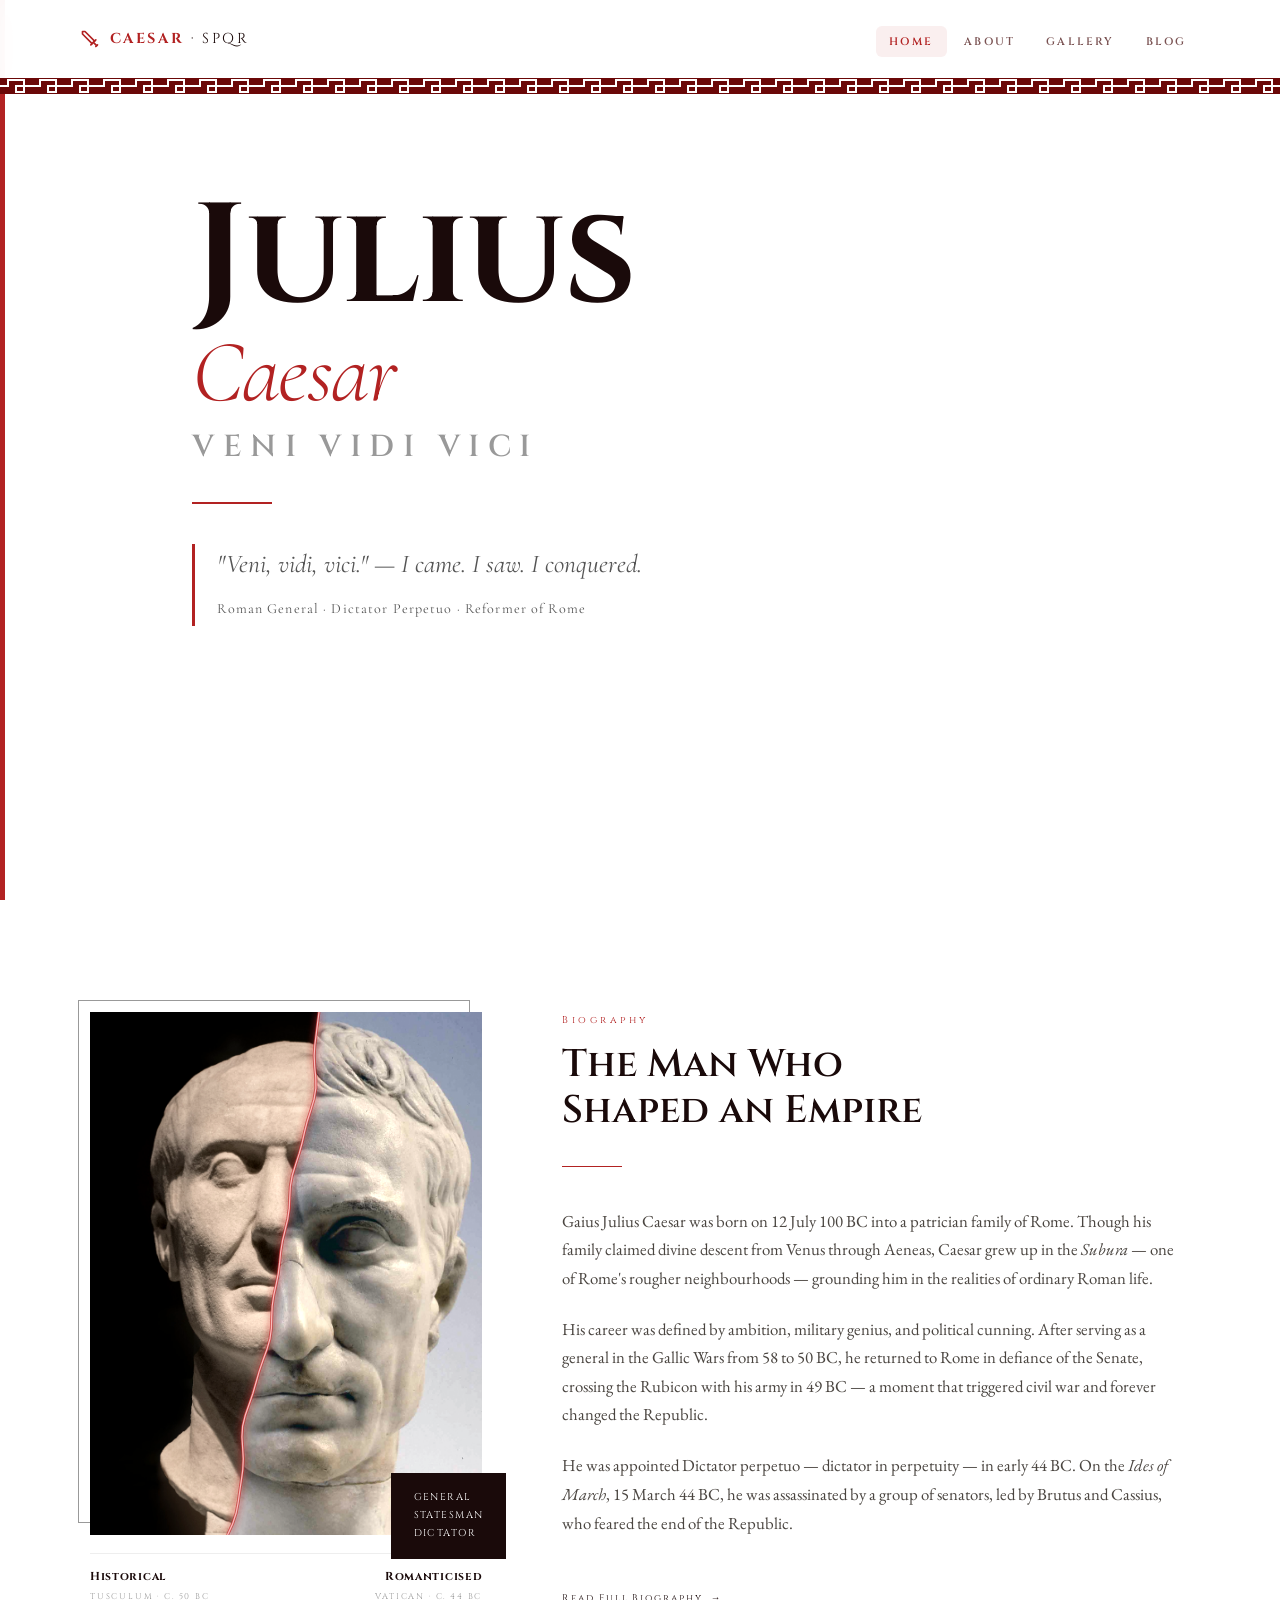
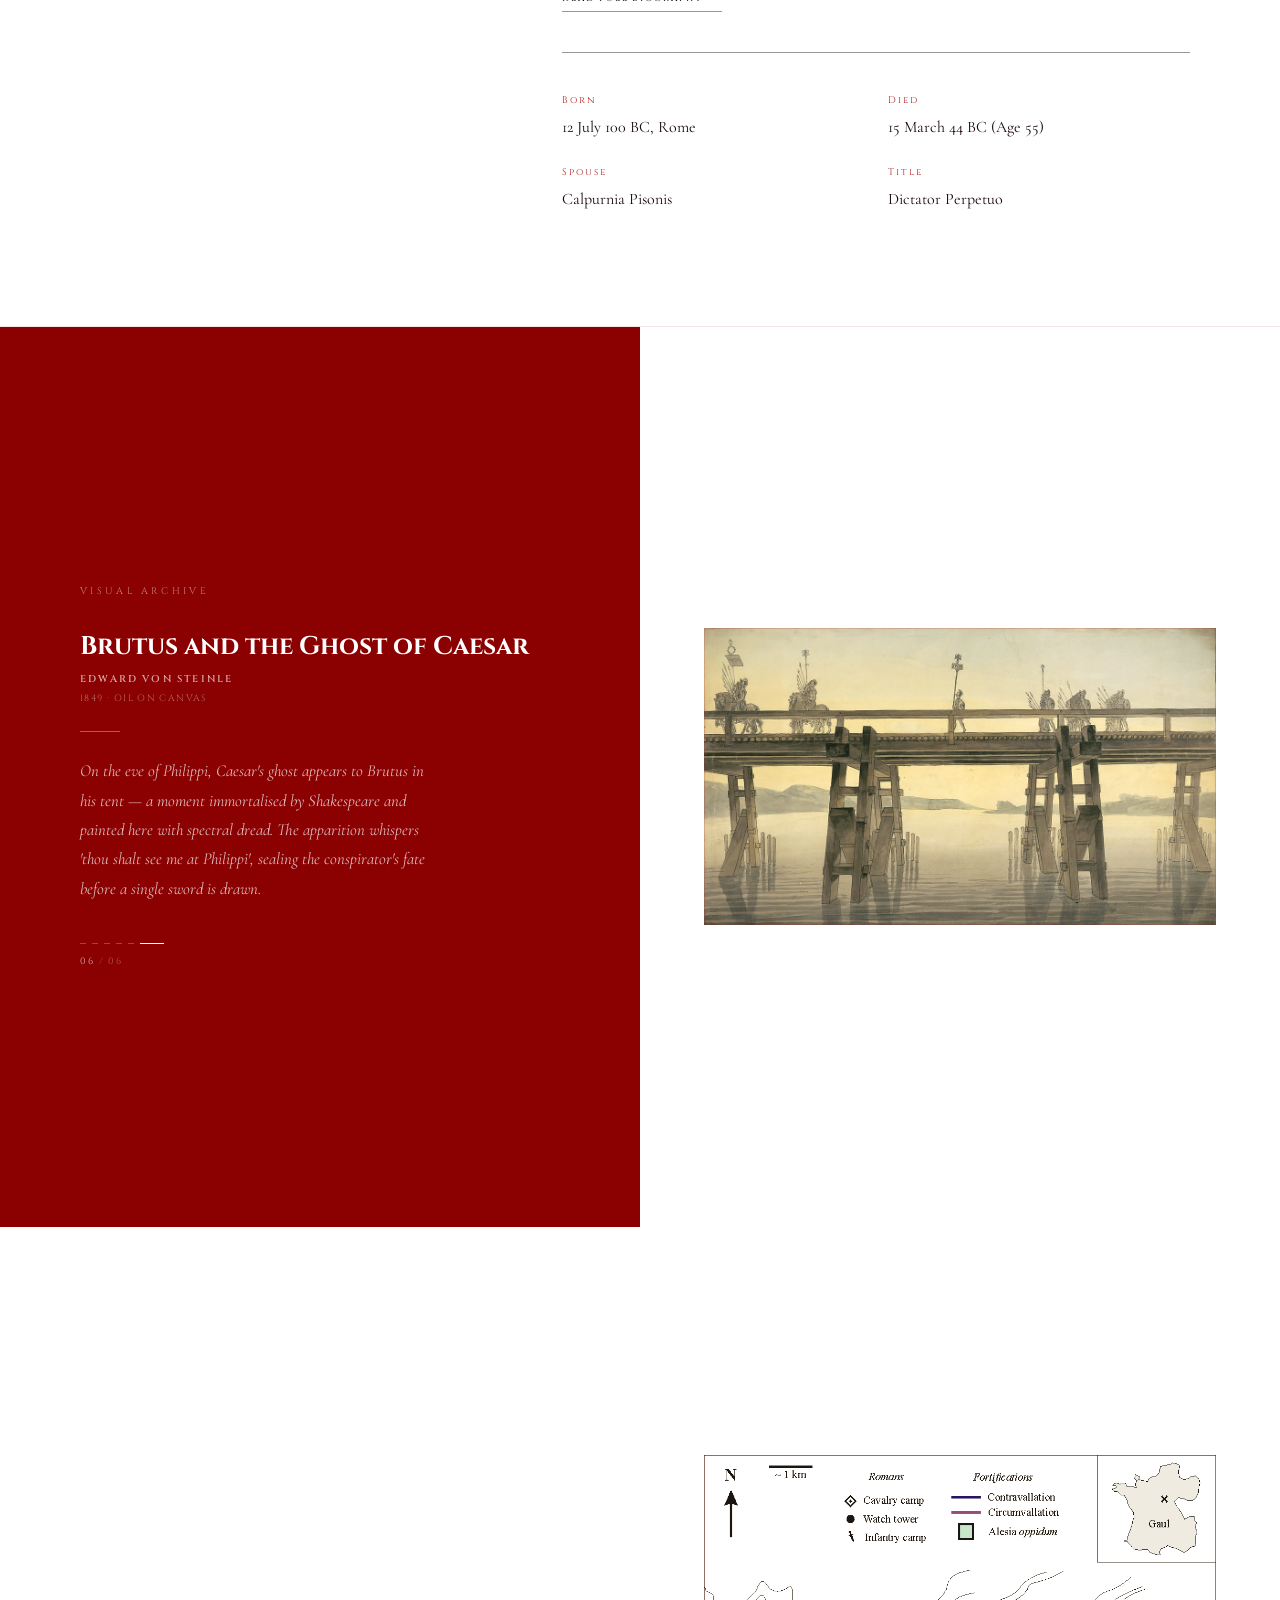
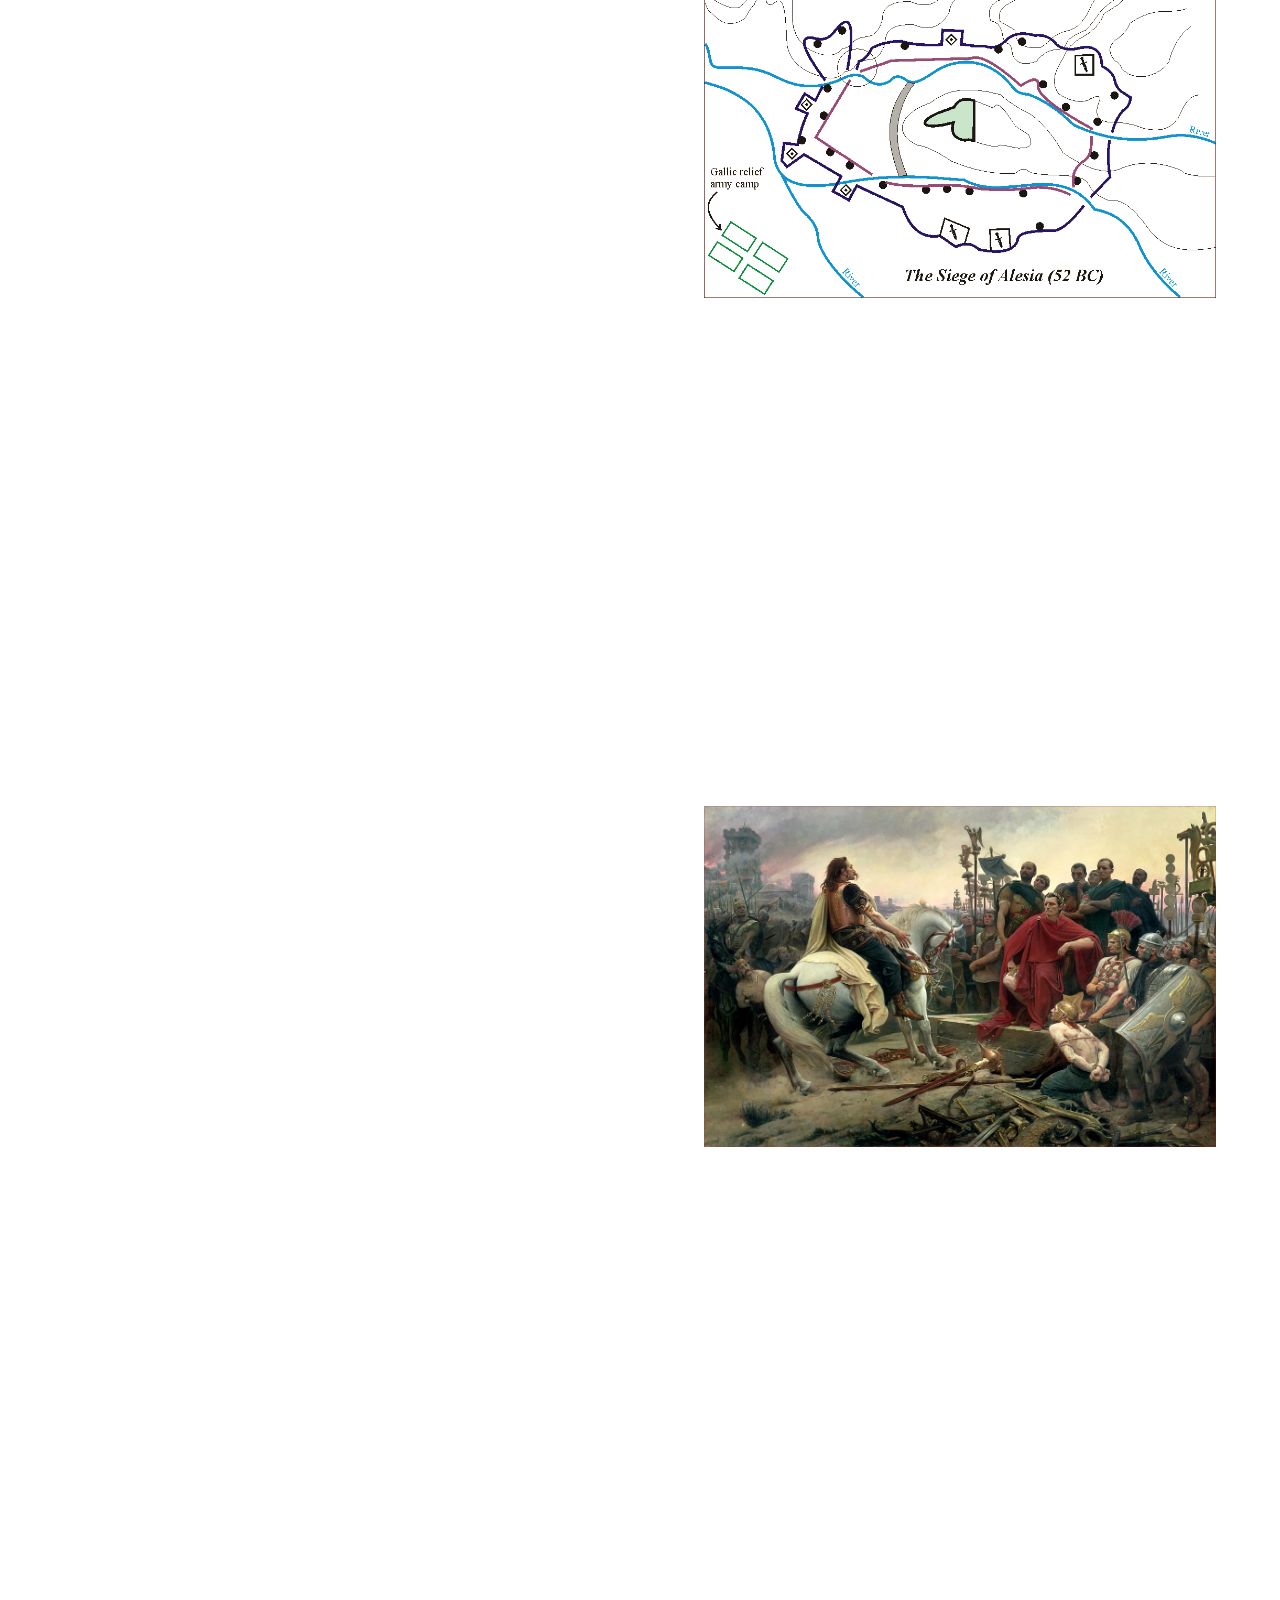
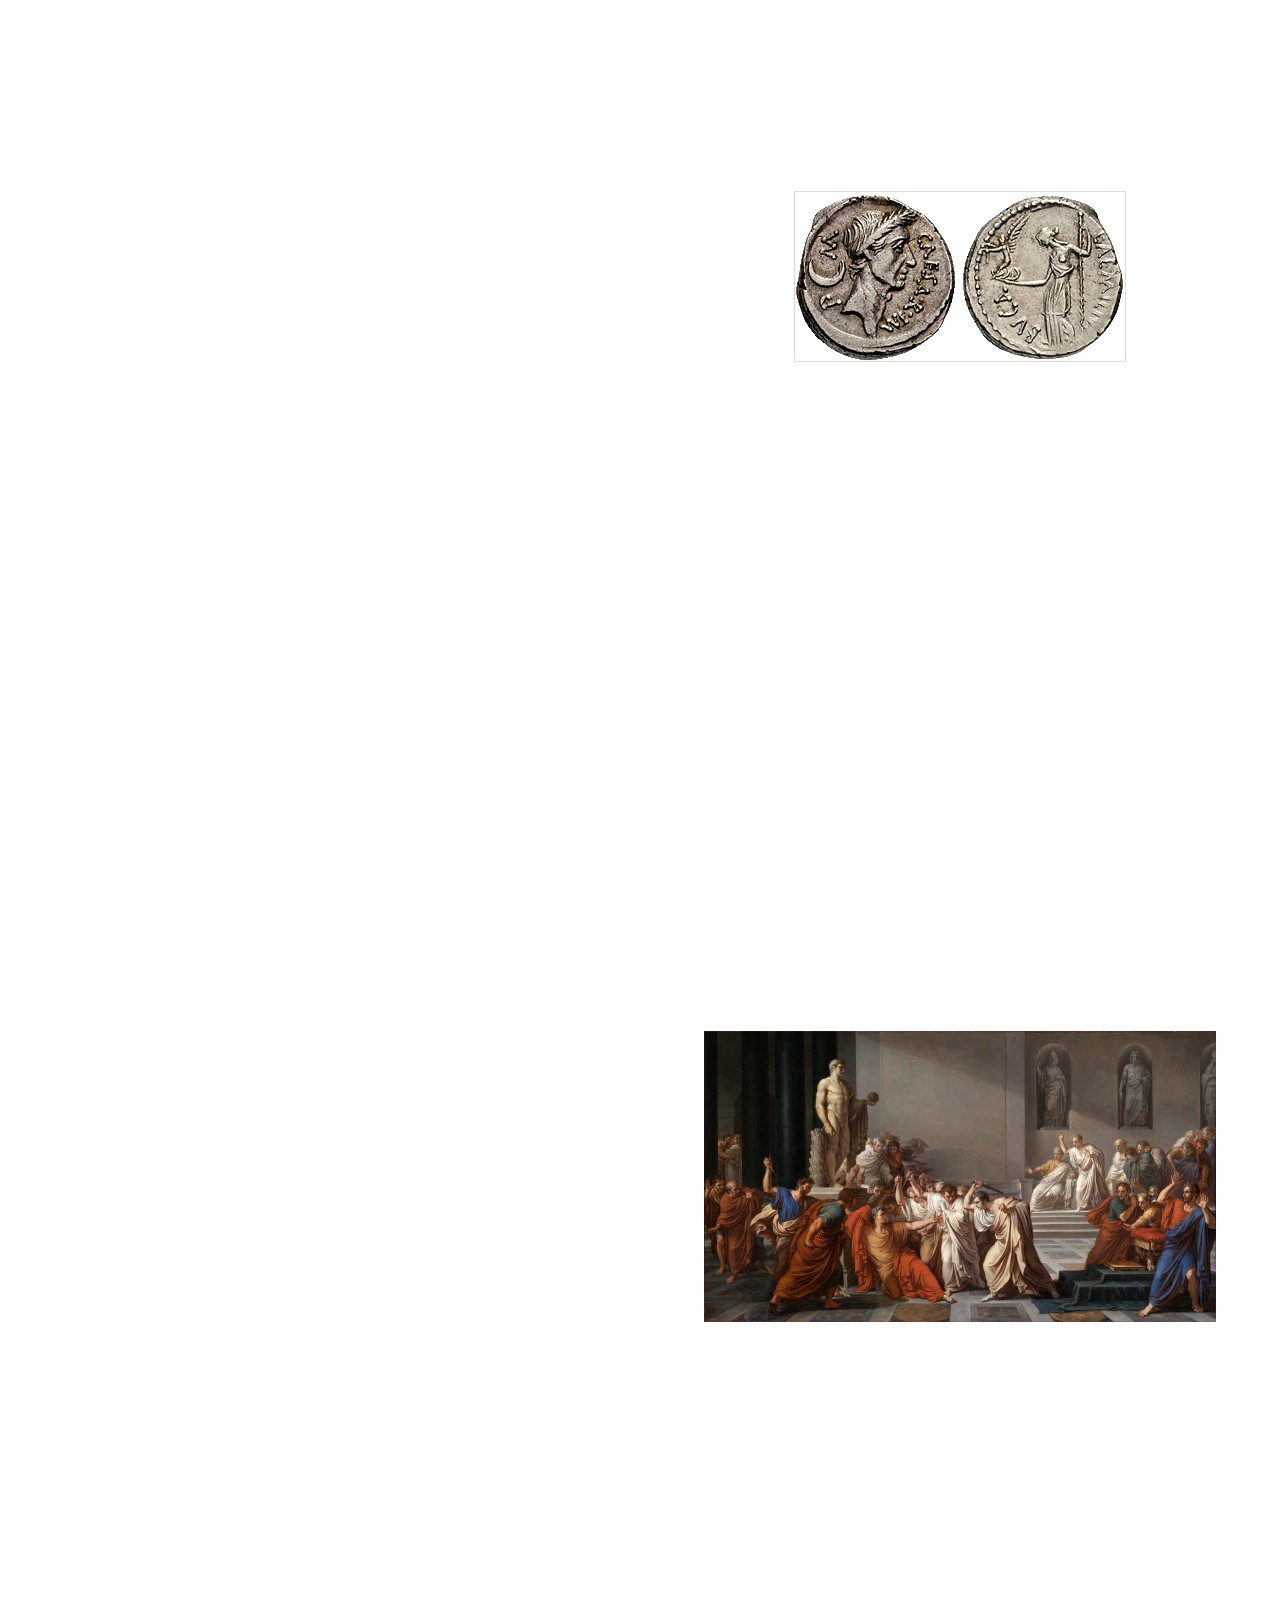
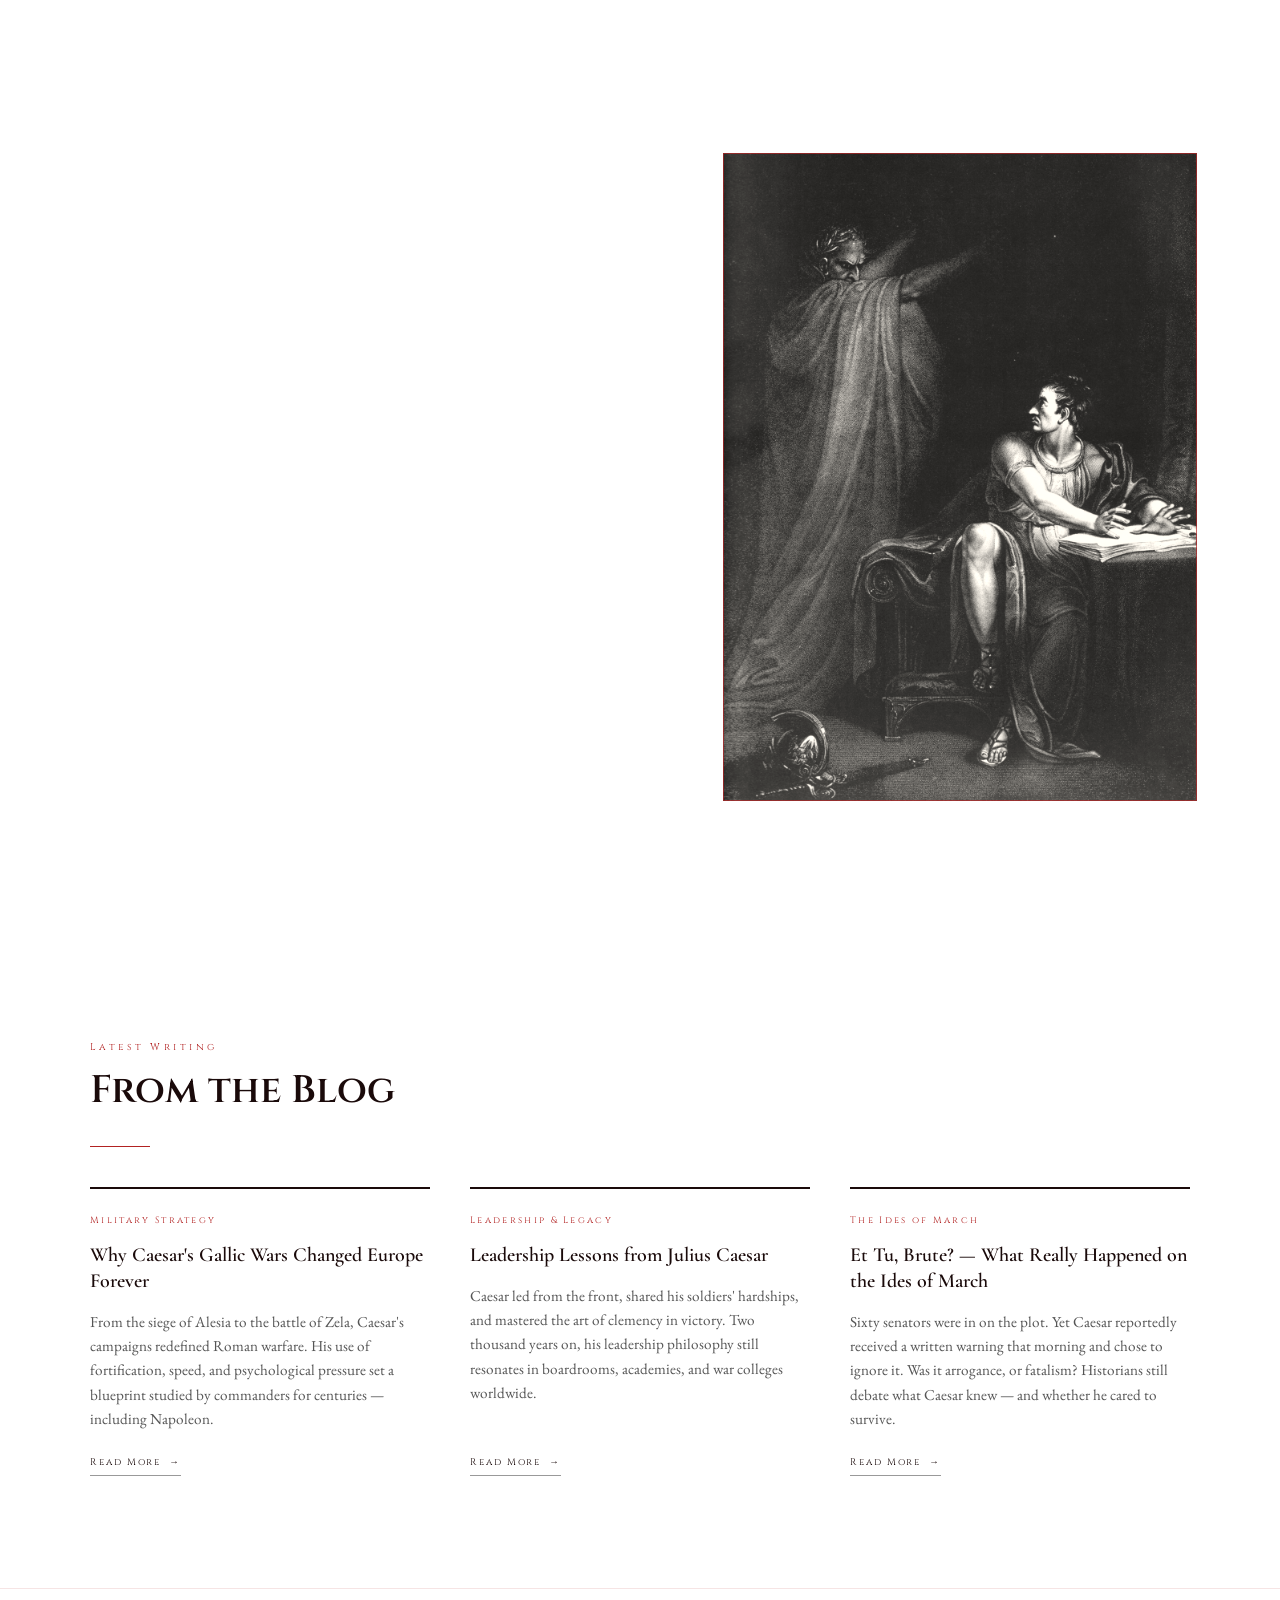
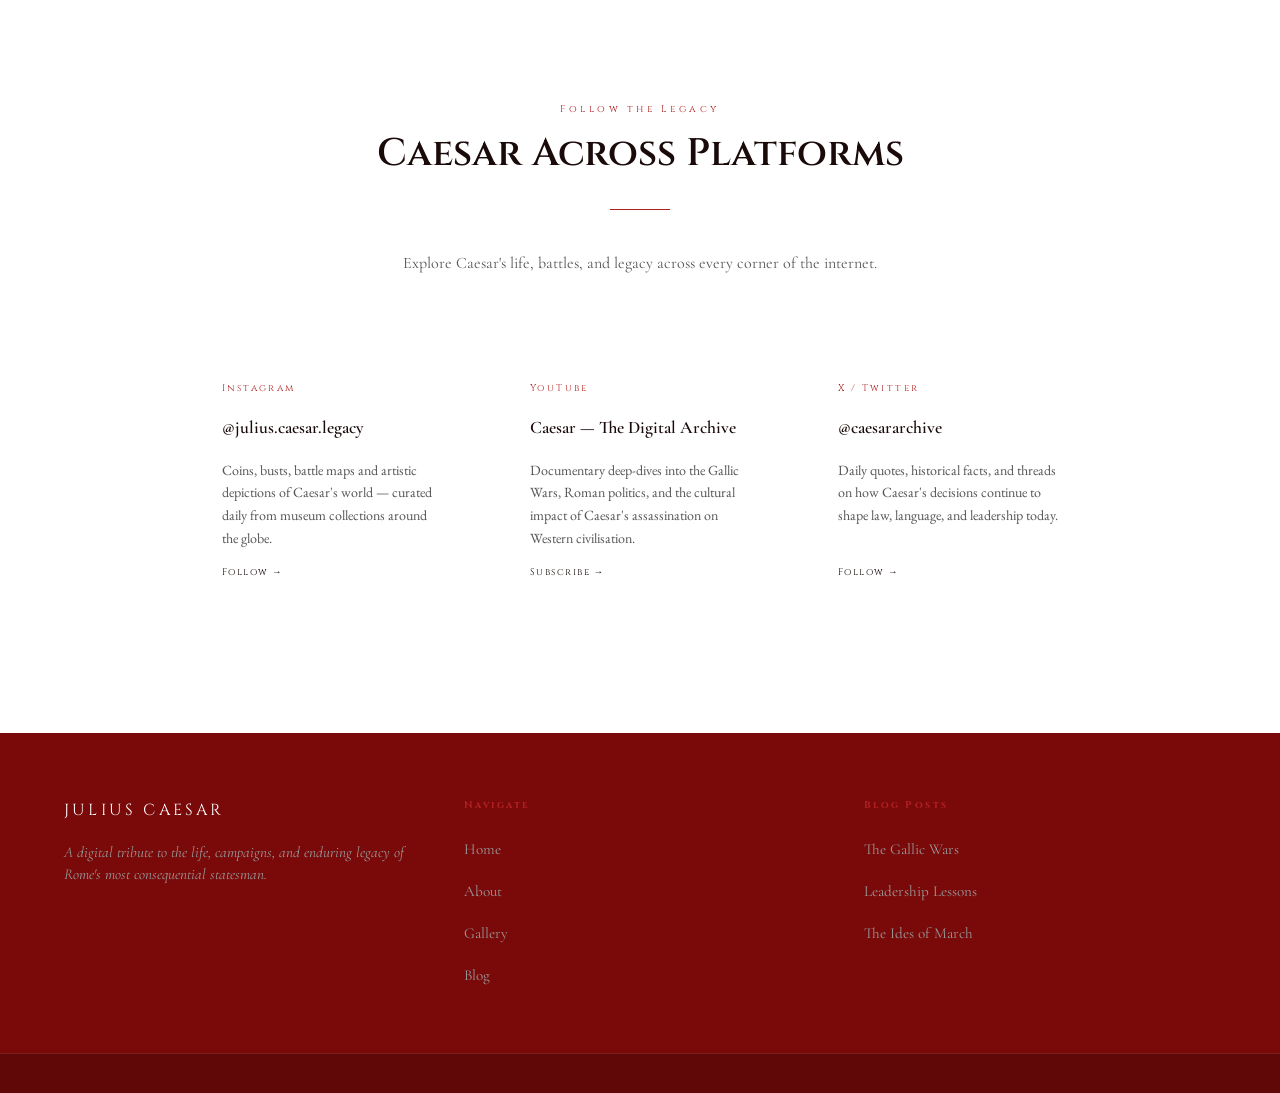
==== index.html @ d53f021f "Initial commit" ====
<!DOCTYPE html>
<html lang="en">
<head>
  <meta charset="UTF-8" />
  <meta name="viewport" content="width=device-width, initial-scale=1.0" />
  <title>Julius Caesar — The Eternal Dictator</title>
  <link href="https://fonts.googleapis.com/css2?family=Cormorant+Garamond:ital,wght@0,300;0,400;0,600;1,300;1,400&family=Cinzel:wght@400;600;700&family=EB+Garamond:ital,wght@0,400;1,400&display=swap" rel="stylesheet" />
  <style>
    *, *::before, *::after { box-sizing: border-box; margin: 0; padding: 0; }

    :root {
      --cream: #FFFFFF;
      --parchment: #F7F7F7;
      --stone: #999999;
      --ash: #555555;
      --ink: #1A0A0A;
      --gold: #B22222;
      --gold-light: #CC2222;
      --red: #8B0000;
      --serif: 'Cormorant Garamond', Georgia, serif;
      --display: 'Cinzel', serif;
      --body: 'EB Garamond', Georgia, serif;
    }

    html { scroll-behavior: smooth; }

    body {
      font-family: var(--body);
      background: var(--cream);
      color: var(--ink);
      overflow-x: hidden;
      font-size: 18px;
      line-height: 1.7;
    }

    /* ── NAVBAR (SimpleHeader port) ── */
    .site-header {
      position: fixed;
      top: 0; left: 0; right: 0;
      z-index: 200;
      background: rgba(255,255,255,0.96);
      backdrop-filter: blur(16px);
      -webkit-backdrop-filter: blur(16px);
    }

    /* ── GREEK MEANDER ORNAMENT ── */
    .nav-meander {
      height: 16px;
      line-height: 0;
      overflow: hidden;
    }

    .site-nav {
      display: flex;
      align-items: center;
      justify-content: space-between;
      height: 78px;
      max-width: 1200px;
      margin: 0 auto;
      padding: 0 2.5rem;
    }

    /* Logo */
    .nav-logo {
      display: flex;
      align-items: center;
      gap: 0.6rem;
      text-decoration: none;
    }
    .nav-logo svg { width: 20px; height: 20px; color: #B22222; flex-shrink: 0; }
    .nav-logo-text {
      font-family: var(--display);
      font-size: 0.9rem;
      font-weight: 700;
      letter-spacing: 0.18em;
      text-transform: uppercase;
      color: #B22222;
      line-height: 1;
    }
    .nav-logo-text em { color: #1A0808; font-style: normal; font-weight: 400; }

    /* Desktop links */
    .nav-links {
      display: flex;
      align-items: center;
      gap: 0.25rem;
      list-style: none;
    }
    .nav-links a {
      font-family: var(--display);
      font-size: 0.68rem;
      font-weight: 600;
      letter-spacing: 0.2em;
      text-transform: uppercase;
      color: #7A5252;
      text-decoration: none;
      padding: 0.5rem 0.85rem;
      border-radius: 6px;
      transition: color 0.2s, background 0.2s;
    }
    .nav-links a:hover,
    .nav-links a.active { color: #B22222; background: rgba(178,34,34,0.07); }

    /* Hamburger toggle button */
    .nav-toggle {
      display: none;
      align-items: center;
      justify-content: center;
      width: 40px; height: 40px;
      background: transparent;
      border: 1px solid rgba(178,34,34,0.3);
      border-radius: 6px;
      cursor: pointer;
      color: #B22222;
      padding: 0;
      transition: background 0.2s, border-color 0.2s;
    }
    .nav-toggle:hover { background: rgba(201,168,76,0.1); border-color: rgba(178,34,34,0.6); }
    .nav-toggle svg {
      width: 22px; height: 22px;
      overflow: visible;
    }
    /* Animated toggle paths */
    .nav-toggle .toggle-path {
      fill: none;
      stroke: #B22222;
      stroke-width: 2.5;
      stroke-linecap: round;
      stroke-linejoin: round;
      transition: all 0.6s cubic-bezier(0.4,0,0.2,1),
                  transform 0.6s cubic-bezier(0.4,0,0.2,1);
    }
    .nav-toggle .toggle-top {
      stroke-dasharray: 12 63;
      stroke-dashoffset: 0;
    }
    .nav-toggle .toggle-mid { transition: opacity 0.3s; }
    .nav-toggle svg { transition: transform 0.6s cubic-bezier(0.4,0,0.2,1); }

    /* Open state */
    .nav-toggle.open svg { transform: rotate(-45deg); }
    .nav-toggle.open .toggle-top {
      stroke-dasharray: 20 300;
      stroke-dashoffset: -32.42px;
    }

    /* ── DRAWER ── */
    .drawer-overlay {
      position: fixed;
      inset: 0;
      z-index: 190;
      background: rgba(26,8,8,0.35);
      backdrop-filter: blur(4px);
      -webkit-backdrop-filter: blur(4px);
      opacity: 0;
      pointer-events: none;
      transition: opacity 0.35s ease;
    }
    .drawer-overlay.open { opacity: 1; pointer-events: auto; }

    .drawer {
      position: fixed;
      top: 0; left: 0; bottom: 0;
      z-index: 195;
      width: min(75vw, 320px);
      background: #FFFFFF;
      border-right: 1px solid rgba(178,34,34,0.15);
      display: flex;
      flex-direction: column;
      transform: translateX(-100%);
      transition: transform 0.35s cubic-bezier(0.4,0,0.2,1);
    }
    .drawer.open { transform: translateX(0); }

    .drawer-brand {
      display: flex;
      align-items: center;
      gap: 0.6rem;
      padding: 1.5rem 1.25rem;
      border-bottom: 1px solid rgba(178,34,34,0.12);
    }
    .drawer-brand svg { width: 16px; height: 16px; color: #B22222; }
    .drawer-brand-text {
      font-family: var(--display);
      font-size: 0.78rem;
      font-weight: 700;
      letter-spacing: 0.18em;
      text-transform: uppercase;
      color: #B22222;
    }
    .drawer-brand-text em { color: #1A0808; font-style: normal; font-weight: 400; }

    .drawer-links {
      display: flex;
      flex-direction: column;
      gap: 0.25rem;
      padding: 1.5rem 1rem;
      flex: 1;
    }
    .drawer-links a {
      font-family: var(--display);
      font-size: 0.68rem;
      font-weight: 600;
      letter-spacing: 0.2em;
      text-transform: uppercase;
      color: #7A5252;
      text-decoration: none;
      padding: 0.65rem 0.85rem;
      border-radius: 6px;
      transition: color 0.2s, background 0.2s;
    }
    .drawer-links a:hover,
    .drawer-links a.active { color: #B22222; background: rgba(178,34,34,0.07); }

    .drawer-footer {
      padding: 1.25rem;
      border-top: 1px solid rgba(178,34,34,0.12);
      display: flex;
      flex-direction: column;
      gap: 0.75rem;
    }
    .drawer-quote {
      font-family: var(--serif);
      font-style: italic;
      font-size: 0.88rem;
      color: #7A5252;
    }
    .drawer-cta {
      display: block;
      text-align: center;
      font-family: var(--display);
      font-size: 0.65rem;
      font-weight: 600;
      letter-spacing: 0.2em;
      text-transform: uppercase;
      color: #FFFFFF;
      background: #B22222;
      text-decoration: none;
      padding: 0.75rem 1rem;
      border-radius: 6px;
      transition: background 0.2s;
    }
    .drawer-cta:hover { background: #8B1010; }

    /* ── HERO ── */
    #home {
      min-height: 100vh;
      display: flex;
      align-items: center;
      padding-top: 78px;
      background: var(--cream);
      position: relative;
      overflow: hidden;
    }

    /* Subtle red stripe accent */
    #home::before {
      content: '';
      position: absolute;
      top: 0; left: 0; bottom: 0;
      width: 6px;
      background: var(--gold);
    }

    #home {
      position: relative;
      overflow: hidden;
    }
    /* Left red stripe */
    #home::before {
      content: '';
      position: absolute;
      top: 0; left: 0; bottom: 0;
      width: 5px;
      background: var(--gold);
    }

    .hero-left {
      display: flex;
      flex-direction: column;
      justify-content: center;
      padding: 6rem 7rem 6rem 8rem;
      width: 100%;
      position: relative;
      z-index: 1;
    }

    .hero-eyebrow {
      font-family: var(--display);
      font-size: 0.65rem;
      letter-spacing: 0.4em;
      color: var(--gold);
      margin-bottom: 2rem;
      display: flex;
      align-items: center;
      gap: 1.2rem;
      text-transform: uppercase;
    }
    .hero-eyebrow::after {
      content: '';
      display: block;
      flex: 1;
      max-width: 80px;
      height: 1px;
      background: var(--gold);
    }

    /* Proximity letter spans */
    .prox-letter {
      display: inline-block;
      will-change: color, transform, text-shadow;
    }

    .hero-title {
      font-family: var(--display);
      font-size: clamp(5rem, 11vw, 9rem);
      font-weight: 700;
      line-height: 0.95;
      color: var(--ink);
      margin-bottom: 0.2rem;
      letter-spacing: -0.01em;
    }

    .hero-title-italic {
      font-family: var(--serif);
      font-style: italic;
      font-weight: 300;
      font-size: clamp(3rem, 7vw, 5.5rem);
      color: var(--gold);
      display: block;
      margin-top: 0.1rem;
      line-height: 1;
    }

    .hero-vvv {
      font-family: var(--display);
      font-size: clamp(1rem, 2.5vw, 1.9rem);
      font-weight: 600;
      letter-spacing: 0.28em;
      text-transform: uppercase;
      color: #999999;
      margin-top: 0.8rem;
      line-height: 1;
    }

    .hero-divider {
      width: 80px;
      height: 2px;
      background: var(--gold);
      margin: 2.5rem 0;
    }

    .hero-quote {
      font-family: var(--serif);
      font-style: italic;
      font-size: clamp(1.2rem, 2.2vw, 1.6rem);
      color: var(--ash);
      padding-left: 1.4rem;
      border-left: 3px solid var(--gold);
      margin-bottom: 3rem;
      line-height: 1.6;
      max-width: 600px;
    }

    .hero-stats {
      display: flex;
      gap: 4rem;
      margin-top: 0;
      padding-top: 2.5rem;
      border-top: 1px solid rgba(178,34,34,0.15);
      max-width: 600px;
    }

    .stat { display: flex; flex-direction: column; }
    .stat-num {
      font-family: var(--display);
      font-size: clamp(1.8rem, 3vw, 2.4rem);
      color: var(--gold);
      font-weight: 700;
      line-height: 1;
    }
    .stat-label {
      font-family: var(--display);
      font-size: 0.58rem;
      letter-spacing: 0.22em;
      color: var(--ash);
      text-transform: uppercase;
      margin-top: 0.3rem;
    }

    /* ── SECTION COMMONS ── */
    section { padding: 7rem 4rem; }

    .section-label {
      font-family: var(--display);
      font-size: 0.62rem;
      letter-spacing: 0.35em;
      color: var(--gold);
      margin-bottom: 0.8rem;
    }

    .section-title {
      font-family: var(--display);
      font-size: clamp(1.8rem, 3vw, 2.6rem);
      font-weight: 600;
      color: var(--ink);
      line-height: 1.2;
      margin-bottom: 2rem;
    }

    .divider {
      width: 60px; height: 1px;
      background: var(--gold);
      margin: 1.5rem 0 2.5rem;
    }

    /* ── ABOUT ── */
    #about { background: #fff; }

    .about-grid {
      display: grid;
      grid-template-columns: 1fr 1.6fr;
      gap: 5rem;
      max-width: 1100px;
      margin: 0 auto;
      align-items: start;
    }

    .about-img-col { position: relative; }

    .about-img-frame {
      position: relative;
    }
    .about-img-frame::before {
      content: '';
      position: absolute;
      top: -12px; left: -12px;
      right: 12px; bottom: 12px;
      border: 1px solid var(--stone);
      z-index: 0;
    }

    .about-img-frame img {
      position: relative;
      z-index: 1;
      width: 100%;
      aspect-ratio: 3/4;
      object-fit: cover;
      filter: sepia(15%) contrast(1.08);
    }

    .about-tag {
      position: absolute;
      bottom: -1.5rem; right: -1.5rem;
      z-index: 2;
      background: var(--ink);
      color: var(--cream);
      padding: 1rem 1.4rem;
      font-family: var(--display);
      font-size: 0.62rem;
      letter-spacing: 0.15em;
      line-height: 1.8;
    }

    .about-text p {
      color: #4a4540;
      font-size: 1.05rem;
      margin-bottom: 1.4rem;
    }

    .about-facts {
      display: grid;
      grid-template-columns: 1fr 1fr;
      gap: 1.5rem;
      margin-top: 2.5rem;
      padding-top: 2.5rem;
      border-top: 1px solid var(--stone);
    }

    .fact-item { display: flex; flex-direction: column; }
    .fact-label {
      font-family: var(--display);
      font-size: 0.6rem;
      letter-spacing: 0.2em;
      color: var(--gold);
      margin-bottom: 0.3rem;
    }
    .fact-value {
      font-family: var(--serif);
      font-size: 1rem;
      color: var(--ink);
    }

    /* ── GALLERY ── */
    #gallery { background: var(--cream); }

    .gallery-header {
      display: flex;
      justify-content: space-between;
      align-items: flex-end;
      max-width: 1100px;
      margin: 0 auto 3rem;
    }

    .gallery-grid {
      display: grid;
      grid-template-columns: repeat(4, 1fr);
      gap: 1.5rem;
      max-width: 1100px;
      margin: 0 auto;
    }

    .gallery-card {
      background: #fff;
      overflow: hidden;
      cursor: pointer;
      transition: transform 0.3s ease, box-shadow 0.3s ease;
    }
    .gallery-card:hover {
      transform: translateY(-4px);
      box-shadow: 0 12px 32px rgba(42,37,32,0.1);
    }
    .gallery-card:first-child {
      grid-column: span 2;
      grid-row: span 2;
    }

    .gallery-card-img {
      width: 100%;
      aspect-ratio: 1;
      overflow: hidden;
    }
    .gallery-card:first-child .gallery-card-img { aspect-ratio: 1; }

    .gallery-card-img img {
      width: 100%; height: 100%;
      object-fit: cover;
      filter: sepia(10%) contrast(1.05);
      transition: transform 0.5s ease;
    }
    .gallery-card:hover .gallery-card-img img { transform: scale(1.04); }

    .gallery-card-info {
      padding: 1rem 1.2rem;
      border-top: 1px solid #EEEEEE;
    }
    .gallery-card-title {
      font-family: var(--display);
      font-size: 0.75rem;
      letter-spacing: 0.08em;
      color: var(--ink);
      margin-bottom: 0.2rem;
    }
    .gallery-card-meta {
      font-family: var(--serif);
      font-style: italic;
      font-size: 0.82rem;
      color: var(--ash);
    }

    /* ── BLOG ── */
    #blog { background: #fff; }

    .blog-grid {
      display: grid;
      grid-template-columns: repeat(3, 1fr);
      gap: 2.5rem;
      max-width: 1100px;
      margin: 0 auto;
    }

    .blog-card {
      display: flex;
      flex-direction: column;
      border-top: 2px solid var(--ink);
      padding-top: 1.5rem;
      cursor: pointer;
      transition: border-color 0.2s;
    }
    .blog-card:hover { border-color: var(--gold); }

    .blog-tag {
      font-family: var(--display);
      font-size: 0.58rem;
      letter-spacing: 0.25em;
      color: var(--gold);
      margin-bottom: 0.8rem;
    }

    .blog-title {
      font-family: var(--serif);
      font-size: 1.25rem;
      font-weight: 600;
      color: var(--ink);
      line-height: 1.3;
      margin-bottom: 1rem;
    }

    .blog-excerpt {
      font-size: 0.95rem;
      color: var(--ash);
      flex: 1;
      line-height: 1.6;
    }

    .blog-read {
      display: inline-flex;
      align-items: center;
      gap: 0.5rem;
      font-family: var(--display);
      font-size: 0.6rem;
      letter-spacing: 0.2em;
      color: var(--ink);
      margin-top: 1.5rem;
      text-decoration: none;
      border-bottom: 1px solid var(--stone);
      padding-bottom: 0.2rem;
      transition: border-color 0.2s, color 0.2s;
      width: fit-content;
    }
    .blog-read:hover { color: var(--gold); border-color: var(--gold); }
    .blog-read::after { content: '→'; }

    /* ── SOCIAL ── */
    #social { background: #FFFFFF; border-top: 1px solid rgba(178,34,34,0.12); }

    .social-header {
      text-align: center;
      max-width: 600px;
      margin: 0 auto 4rem;
    }
    .social-header .divider { margin: 1.5rem auto 2.5rem; }

    .social-grid {
      display: grid;
      grid-template-columns: repeat(3, 1fr);
      gap: 1.5rem;
      max-width: 900px;
      margin: 0 auto;
    }

    .social-card {
      background: #fff;
      padding: 2.5rem 2rem;
      display: flex;
      flex-direction: column;
      align-items: flex-start;
      gap: 1rem;
      cursor: pointer;
      transition: box-shadow 0.3s, transform 0.3s;
      text-decoration: none;
    }
    .social-card:hover {
      box-shadow: 0 8px 28px rgba(178,34,34,0.1);
      transform: translateY(-3px);
    }

    .social-platform {
      font-family: var(--display);
      font-size: 0.6rem;
      letter-spacing: 0.25em;
      color: var(--gold);
    }

    .social-handle {
      font-family: var(--serif);
      font-size: 1.1rem;
      color: var(--ink);
      font-weight: 600;
    }

    .social-desc {
      font-size: 0.88rem;
      color: var(--ash);
      line-height: 1.6;
    }

    .social-arrow {
      margin-top: auto;
      font-family: var(--display);
      font-size: 0.6rem;
      letter-spacing: 0.15em;
      color: var(--ink);
    }

    /* ── FOOTER ── */
    footer {
      background: #7A0A0A;
      color: #FFF5F5;
      padding: 4rem;
      display: grid;
      grid-template-columns: 1fr 1fr 1fr;
      gap: 3rem;
      align-items: start;
    }

    .footer-brand {
      display: flex;
      flex-direction: column;
      gap: 1rem;
    }

    .footer-logo {
      font-family: var(--display);
      font-size: 1rem;
      letter-spacing: 0.2em;
      color: var(--cream);
    }

    .footer-tagline {
      font-family: var(--serif);
      font-style: italic;
      font-size: 0.95rem;
      color: var(--stone);
      line-height: 1.5;
    }

    .footer-nav h4 {
      font-family: var(--display);
      font-size: 0.62rem;
      letter-spacing: 0.25em;
      color: var(--gold);
      margin-bottom: 1.2rem;
    }

    .footer-nav ul { list-style: none; display: flex; flex-direction: column; gap: 0.7rem; }
    .footer-nav a {
      font-family: var(--serif);
      font-size: 0.95rem;
      color: var(--stone);
      text-decoration: none;
      transition: color 0.2s;
    }
    .footer-nav a:hover { color: var(--cream); }

    .footer-bottom {
      background: #600808;
      border-top: 1px solid rgba(255,180,180,0.15);
      padding: 1.2rem 4rem;
      display: flex;
      justify-content: space-between;
    }

    .footer-bottom p {
      font-family: var(--display);
      font-size: 0.58rem;
      letter-spacing: 0.15em;
      color: rgba(255,210,210,0.6);
    }

    /* ── MODAL ── */
    .modal-overlay {
      display: none;
      position: fixed;
      inset: 0;
      background: rgba(26,8,8,0.75);
      z-index: 999;
      align-items: center;
      justify-content: center;
      backdrop-filter: blur(6px);
    }
    .modal-overlay.open { display: flex; }

    .modal {
      background: var(--cream);
      max-width: 700px;
      width: 90%;
      max-height: 80vh;
      overflow-y: auto;
      position: relative;
    }

    .modal-img {
      width: 100%;
      aspect-ratio: 16/9;
      object-fit: cover;
      filter: sepia(15%);
    }

    .modal-body { padding: 2rem 2.5rem; }
    .modal-title {
      font-family: var(--display);
      font-size: 1.2rem;
      letter-spacing: 0.05em;
      margin-bottom: 0.4rem;
    }
    .modal-meta {
      font-family: var(--serif);
      font-style: italic;
      color: var(--ash);
      font-size: 0.95rem;
      margin-bottom: 1.2rem;
    }
    .modal-desc { color: #4a4540; font-size: 1rem; line-height: 1.7; }

    .modal-close {
      position: absolute;
      top: 1rem; right: 1rem;
      background: var(--ink);
      color: var(--cream);
      border: none;
      width: 36px; height: 36px;
      cursor: pointer;
      font-size: 1.1rem;
      display: flex;
      align-items: center;
      justify-content: center;
      z-index: 2;
    }

    /* ── FEATURED WORKS ── */
    .fw-section {
      display: flex;
      background: #FFFFFF;
      border-top: 1px solid rgba(178,34,34,0.12);
      padding: 0;
    }

    /* Sticky left panel */
    .fw-panel {
      display: none; /* hidden on mobile, shown on desktop */
      width: 50%;
      position: sticky;
      top: 0;
      height: 100vh;
      flex-direction: column;
      justify-content: center;
      padding: 0 4rem 0 4.5rem;
      background: #8B0000;
      pointer-events: none;
    }

    .fw-label {
      font-family: var(--display);
      font-size: 0.6rem;
      letter-spacing: 0.35em;
      text-transform: uppercase;
      color: rgba(255,255,255,0.5);
      margin-bottom: 2rem;
    }

    .fw-title {
      font-family: var(--display);
      font-size: clamp(1.4rem, 2vw, 1.9rem);
      font-weight: 700;
      color: #FFFFFF;
      line-height: 1.2;
      margin-bottom: 0.5rem;
      transition: opacity 0.35s ease, transform 0.35s ease;
    }

    .fw-artist {
      font-family: var(--display);
      font-size: 0.62rem;
      font-weight: 600;
      letter-spacing: 0.22em;
      text-transform: uppercase;
      color: rgba(255,255,255,0.65);
      margin-bottom: 0.25rem;
      transition: opacity 0.35s ease, transform 0.35s ease;
    }

    .fw-year {
      font-family: var(--display);
      font-size: 0.58rem;
      letter-spacing: 0.15em;
      text-transform: uppercase;
      color: rgba(255,255,255,0.4);
      margin-bottom: 1.5rem;
      transition: opacity 0.3s ease;
    }

    .fw-rule {
      width: 40px;
      height: 1px;
      background: rgba(255,255,255,0.35);
      margin-bottom: 1.5rem;
    }

    .fw-desc {
      font-family: var(--serif);
      font-style: italic;
      font-size: 1.05rem;
      line-height: 1.75;
      color: rgba(255,255,255,0.72);
      max-width: 360px;
      transition: opacity 0.4s ease, transform 0.4s ease;
    }

    /* Swap animation classes */
    .fw-title.fw-out,
    .fw-artist.fw-out,
    .fw-desc.fw-out  { opacity: 0; transform: translateY(-10px); }
    .fw-year.fw-out  { opacity: 0; }
    .fw-title.fw-in,
    .fw-artist.fw-in,
    .fw-desc.fw-in   { opacity: 0; transform: translateY(10px); }
    .fw-year.fw-in   { opacity: 0; }

    /* Progress */
    .fw-progress {
      display: flex;
      gap: 6px;
      align-items: center;
      margin-top: 2.5rem;
    }

    .fw-dot {
      display: block;
      height: 1px;
      width: 6px;
      background: rgba(255,255,255,0.25);
      transition: width 0.3s ease, background 0.3s ease;
    }
    .fw-dot--active {
      width: 24px;
      background: #FFFFFF;
    }

    .fw-counter {
      font-family: var(--display);
      font-size: 0.58rem;
      letter-spacing: 0.2em;
      color: rgba(255,255,255,0.35);
      margin-top: 0.6rem;
    }
    .fw-counter span { color: rgba(255,255,255,0.7); }

    /* Right scrolling column */
    .fw-scroll {
      width: 100%;
    }

    .fw-item {
      min-height: 100vh;
      display: flex;
      align-items: center;
      justify-content: center;
      padding: 5rem 2rem;
    }

    .fw-frame {
      position: relative;
    }

    .fw-frame img {
      display: block;
      max-width: min(88vw, 520px);
      max-height: 62vh;
      width: auto;
      height: auto;
      filter: sepia(15%) contrast(1.05);
    }

    .fw-frame-border {
      position: absolute;
      inset: 0;
      border: 1px solid rgba(178,34,34,0.2);
      transition: border-color 0.4s ease;
      pointer-events: none;
    }
    .fw-item.fw-active .fw-frame-border { border-color: rgba(178,34,34,0.7); }

    /* Mobile caption (shown only on mobile) */
    .fw-mobile-caption {
      display: flex;
      flex-direction: column;
      gap: 0.2rem;
      position: absolute;
      bottom: 0; left: 0; right: 0;
      background: rgba(13,12,10,0.82);
      backdrop-filter: blur(6px);
      padding: 0.7rem 1rem;
    }
    .fw-mobile-caption strong {
      font-family: var(--display);
      font-size: 0.72rem;
      letter-spacing: 0.06em;
      color: var(--cream);
    }
    .fw-mobile-caption span {
      font-family: var(--display);
      font-size: 0.55rem;
      letter-spacing: 0.15em;
      text-transform: uppercase;
      color: var(--gold);
    }

    @media (min-width: 768px) {
      .fw-panel  { display: flex; }
      .fw-scroll { width: 50%; }
      .fw-frame img {
        max-width: min(44vw, 520px);
        max-height: 70vh;
      }
      .fw-mobile-caption { display: none; }
    }

    @media (min-width: 1100px) {
      .fw-frame img {
        max-width: min(40vw, 580px);
        max-height: 72vh;
      }
      .fw-panel { padding: 0 3.5rem 0 5rem; }
    }

    /* ── PORTRAIT SPLIT (inline — lives inside .about-img-frame) ── */
    .ps-wrap {
      position: relative;
      width: 100%;
      aspect-ratio: 3/4;
      overflow: hidden;
      cursor: default;
    }

    .ps-panel {
      position: absolute;
      inset: 0;
      overflow: hidden;
    }
    .ps-panel img {
      width: 100%; height: 100%;
      object-fit: cover;
      object-position: top center;
      display: block;
    }
    .ps-panel::after {
      content: '';
      position: absolute;
      inset: 0;
      background: linear-gradient(to top, rgba(0,0,0,0.72) 0%, rgba(0,0,0,0.1) 45%, rgba(0,0,0,0.28) 100%);
      pointer-events: none;
    }

    .ps-left  { z-index: 2; }
    .ps-right { z-index: 1; }

    /* Portrait captions row — sits below the frame */
    .ps-captions {
      display: flex;
      justify-content: space-between;
      align-items: flex-start;
      margin-top: 1.1rem;
      padding-top: 0.85rem;
      border-top: 1px solid #EEEEEE;
    }
    .ps-cap-left,
    .ps-cap-right {
      display: flex;
      flex-direction: column;
      gap: 0.2rem;
    }
    .ps-cap-right { text-align: right; }
    .ps-cap-title {
      font-family: var(--display);
      font-size: 0.72rem;
      font-weight: 700;
      letter-spacing: 0.06em;
      color: var(--ink);
    }
    .ps-cap-sub {
      font-family: var(--display);
      font-size: 0.52rem;
      letter-spacing: 0.22em;
      text-transform: uppercase;
      color: var(--stone);
    }

    .ps-svg {
      position: absolute;
      inset: 0;
      z-index: 20;
      pointer-events: none;
      width: 100%; height: 100%;
    }
    .ps-hint {
      position: absolute;
      bottom: 0.6rem;
      left: 50%;
      transform: translateX(-50%);
      z-index: 30;
      font-family: var(--display);
      font-size: 0.42rem;
      letter-spacing: 0.22em;
      text-transform: uppercase;
      color: rgba(255,255,255,0.35);
      background: rgba(0,0,0,0.3);
      backdrop-filter: blur(4px);
      -webkit-backdrop-filter: blur(4px);
      border: 1px solid rgba(255,255,255,0.08);
      padding: 0.3rem 0.8rem;
      white-space: nowrap;
      pointer-events: none;
    }

    /* ── ANIMATIONS ── */
    .fade-in {
      opacity: 0;
      transform: translateY(20px);
      transition: opacity 0.7s ease, transform 0.7s ease;
    }
    .fade-in.visible { opacity: 1; transform: translateY(0); }

    @media (max-width: 900px) {
      .nav-links { display: none; }
      .nav-toggle { display: flex; }
      .hero-left { padding: 4rem 2rem 4rem 3rem; }
      section { padding: 5rem 2rem; }
      .about-grid { grid-template-columns: 1fr; gap: 3rem; }
      .gallery-grid { grid-template-columns: 1fr 1fr; }
      .gallery-card:first-child { grid-column: span 2; }
      .blog-grid { grid-template-columns: 1fr; }
      .social-grid { grid-template-columns: 1fr; }
      footer { grid-template-columns: 1fr; padding: 3rem 2rem; }
      .footer-bottom { padding: 1rem 2rem; flex-direction: column; gap: 0.5rem; }
    }
  </style>
</head>
<body>

  <!-- DRAWER OVERLAY -->
  <div class="drawer-overlay" id="drawerOverlay" onclick="closeDrawer()"></div>

  <!-- DRAWER -->
  <div class="drawer" id="drawer">
    <div class="drawer-brand">
      <svg viewBox="0 0 24 24" fill="none" stroke="currentColor" stroke-width="2" stroke-linecap="round" stroke-linejoin="round">
        <polyline points="14.5 17.5 3 6 3 3 6 3 17.5 14.5"/><path d="M13 19l6-6"/><path d="M16 16l4 4"/><path d="M19 21l2-2"/>
      </svg>
      <span class="drawer-brand-text">Caesar <em>· SPQR</em></span>
    </div>
    <nav class="drawer-links">
      <a href="#home" onclick="closeDrawer()">Home</a>
      <a href="#about" onclick="closeDrawer()">About</a>
      <a href="#gallery" onclick="closeDrawer()">Gallery</a>
      <a href="#blog" onclick="closeDrawer()">Blog</a>
    </nav>
    <div class="drawer-footer">
      <span class="drawer-quote">"Veni, vidi, vici."</span>
      <a href="#blog" class="drawer-cta" onclick="closeDrawer()">Read the Blog</a>
    </div>
  </div>

  <!-- HEADER -->
  <header class="site-header">
    <nav class="site-nav">

      <!-- Logo -->
      <a href="#home" class="nav-logo">
        <svg viewBox="0 0 24 24" fill="none" stroke="currentColor" stroke-width="2" stroke-linecap="round" stroke-linejoin="round">
          <polyline points="14.5 17.5 3 6 3 3 6 3 17.5 14.5"/><path d="M13 19l6-6"/><path d="M16 16l4 4"/><path d="M19 21l2-2"/>
        </svg>
        <span class="nav-logo-text">Caesar <em>· SPQR</em></span>
      </a>

      <!-- Desktop links -->
      <ul class="nav-links">
        <li><a href="#home">Home</a></li>
        <li><a href="#about">About</a></li>
        <li><a href="#gallery">Gallery</a></li>
        <li><a href="#blog">Blog</a></li>
      </ul>

      <!-- Mobile toggle -->
      <button class="nav-toggle" id="navToggle" onclick="toggleDrawer()" aria-label="Open menu">
        <svg viewBox="0 0 32 32">
          <path class="toggle-path toggle-top"
            d="M27 10 13 10C10.8 10 9 8.2 9 6 9 3.5 10.8 2 13 2 15.2 2 17 3.8 17 6L17 26C17 28.2 18.8 30 21 30 23.2 30 25 28.2 25 26 25 23.8 23.2 22 21 22L7 22"/>
          <path class="toggle-path toggle-mid" d="M7 16 27 16"/>
        </svg>
      </button>

    </nav>

    <!-- Greek meander ornament strip -->
    <div class="nav-meander" aria-hidden="true">
      <svg width="100%" height="16" style="display:block" xmlns="http://www.w3.org/2000/svg">
        <defs>
          <pattern id="gk" x="0" y="0" width="32" height="16" patternUnits="userSpaceOnUse">
            <rect width="32" height="16" fill="#6B0808"/>
            <polyline points="0,8 8,8 8,2 24,2 24,14 16,14 16,8 32,8"
              fill="none" stroke="white" stroke-width="2"
              stroke-linejoin="miter" stroke-linecap="square"/>
          </pattern>
        </defs>
        <rect width="100%" height="16" fill="url(#gk)"/>
      </svg>
    </div>

  </header>

  <!-- HERO -->
  <section id="home">
    <div class="hero-left fade-in" id="heroContainer">
      <h1 class="hero-title"><!-- JULIUS -->
        <span class="prox-letter" data-from="#1A0A0A" data-to="#B22222" data-radius="220">J</span><span class="prox-letter" data-from="#1A0A0A" data-to="#B22222" data-radius="220">u</span><span class="prox-letter" data-from="#1A0A0A" data-to="#B22222" data-radius="220">l</span><span class="prox-letter" data-from="#1A0A0A" data-to="#B22222" data-radius="220">i</span><span class="prox-letter" data-from="#1A0A0A" data-to="#B22222" data-radius="220">u</span><span class="prox-letter" data-from="#1A0A0A" data-to="#B22222" data-radius="220">s</span>
        <!-- CAESAR -->
        <span class="hero-title-italic"><span class="prox-letter" data-from="#B22222" data-to="#1A0A0A" data-radius="220">C</span><span class="prox-letter" data-from="#B22222" data-to="#1A0A0A" data-radius="220">a</span><span class="prox-letter" data-from="#B22222" data-to="#1A0A0A" data-radius="220">e</span><span class="prox-letter" data-from="#B22222" data-to="#1A0A0A" data-radius="220">s</span><span class="prox-letter" data-from="#B22222" data-to="#1A0A0A" data-radius="220">a</span><span class="prox-letter" data-from="#B22222" data-to="#1A0A0A" data-radius="220">r</span></span>
      </h1>

      <!-- VENI VIDI VICI -->
      <p class="hero-vvv"><span class="prox-letter" data-from="#999999" data-to="#B22222" data-radius="160">V</span><span class="prox-letter" data-from="#999999" data-to="#B22222" data-radius="160">e</span><span class="prox-letter" data-from="#999999" data-to="#B22222" data-radius="160">n</span><span class="prox-letter" data-from="#999999" data-to="#B22222" data-radius="160">i</span><span style="display:inline-block;width:0.5em"></span><span class="prox-letter" data-from="#999999" data-to="#B22222" data-radius="160">V</span><span class="prox-letter" data-from="#999999" data-to="#B22222" data-radius="160">i</span><span class="prox-letter" data-from="#999999" data-to="#B22222" data-radius="160">d</span><span class="prox-letter" data-from="#999999" data-to="#B22222" data-radius="160">i</span><span style="display:inline-block;width:0.5em"></span><span class="prox-letter" data-from="#999999" data-to="#B22222" data-radius="160">V</span><span class="prox-letter" data-from="#999999" data-to="#B22222" data-radius="160">i</span><span class="prox-letter" data-from="#999999" data-to="#B22222" data-radius="160">c</span><span class="prox-letter" data-from="#999999" data-to="#B22222" data-radius="160">i</span></p>

      <div class="hero-divider"></div>
      <blockquote class="hero-quote">
        "Veni, vidi, vici." &mdash; I came. I saw. I conquered.<br/>
        <small style="font-size:0.88rem; letter-spacing:0.08em; font-style:normal;">Roman General · Dictator Perpetuo · Reformer of Rome</small>
      </blockquote>
    </div>
  </section>

  <!-- ABOUT -->
  <section id="about">
    <div class="about-grid fade-in">
      <div class="about-img-col">
        <div class="about-img-frame">

          <!-- Inline portrait lightning split -->
          <div class="ps-wrap" id="psWrap">

            <!-- Right portrait — base layer -->
            <div class="ps-panel ps-right">
              <img src="gallery/portrait-vatican.jpg" alt="Vatican Museums Portrait" />
            </div>

            <!-- Left portrait — clipped -->
            <div class="ps-panel ps-left" id="psLeft">
              <img src="gallery/portrait-tusculum.jpg" alt="Tusculum Portrait" />
            </div>

            <!-- SVG electric arc -->
            <svg class="ps-svg" viewBox="0 0 100 100" preserveAspectRatio="none">
              <defs>
                <filter id="ps-glow" x="-50%" y="-50%" width="200%" height="200%">
                  <feGaussianBlur stdDeviation="0.9" result="blur"/>
                  <feMerge><feMergeNode in="blur"/><feMergeNode in="SourceGraphic"/></feMerge>
                </filter>
              </defs>
              <polyline id="psArcOuter" fill="none" stroke="rgba(178,34,34,0.6)"    stroke-width="3"   vector-effect="non-scaling-stroke" filter="url(#ps-glow)"/>
              <polyline id="psArcMid"   fill="none" stroke="rgba(220,80,80,0.55)"  stroke-width="2.2" vector-effect="non-scaling-stroke" filter="url(#ps-glow)"/>
              <polyline id="psArcCore"  fill="none" stroke="rgba(255,200,200,0.95)" stroke-width="1.2" vector-effect="non-scaling-stroke" stroke-opacity="0.95"/>
            </svg>

          </div>
          <!-- end ps-wrap -->

          <div class="about-tag">
            GENERAL<br/>STATESMAN<br/>DICTATOR
          </div>
        </div>

        <!-- Portrait captions — outside the frame -->
        <div class="ps-captions">
          <div class="ps-cap-left">
            <span class="ps-cap-title">Historical</span>
            <span class="ps-cap-sub">Tusculum · c. 50 BC</span>
          </div>
          <div class="ps-cap-right">
            <span class="ps-cap-title">Romanticised</span>
            <span class="ps-cap-sub">Vatican · c. 44 BC</span>
          </div>
        </div>

      </div>
      <div class="about-text">
        <div class="section-label">Biography</div>
        <h2 class="section-title">The Man Who<br/>Shaped an Empire</h2>
        <div class="divider"></div>
        <p>Gaius Julius Caesar was born on 12 July 100 BC into a patrician family of Rome. Though his family claimed divine descent from Venus through Aeneas, Caesar grew up in the <em>Subura</em> — one of Rome's rougher neighbourhoods — grounding him in the realities of ordinary Roman life.</p>
        <p>His career was defined by ambition, military genius, and political cunning. After serving as a general in the Gallic Wars from 58 to 50 BC, he returned to Rome in defiance of the Senate, crossing the Rubicon with his army in 49 BC — a moment that triggered civil war and forever changed the Republic.</p>
        <p>He was appointed Dictator perpetuo — dictator in perpetuity — in early 44 BC. On the <em>Ides of March</em>, 15 March 44 BC, he was assassinated by a group of senators, led by Brutus and Cassius, who feared the end of the Republic.</p>
        <a href="#blog" class="blog-read" style="margin-top:2rem;">Read Full Biography</a>
        <div class="about-facts">
          <div class="fact-item"><span class="fact-label">Born</span><span class="fact-value">12 July 100 BC, Rome</span></div>
          <div class="fact-item"><span class="fact-label">Died</span><span class="fact-value">15 March 44 BC (Age 55)</span></div>
          <div class="fact-item"><span class="fact-label">Spouse</span><span class="fact-value">Calpurnia Pisonis</span></div>
          <div class="fact-item"><span class="fact-label">Title</span><span class="fact-value">Dictator Perpetuo</span></div>
        </div>
      </div>
    </div>
  </section>

  <!-- FEATURED WORKS (scroll-driven) -->
  <section id="gallery" class="fw-section">

    <!-- Sticky info panel -->
    <div class="fw-panel" id="fwPanel">
      <p class="fw-label">Visual Archive</p>
      <h2 class="fw-title" id="fwTitle">Caesar's Bridge over the Rhine</h2>
      <p class="fw-artist" id="fwArtist">John Soane Museum Collection</p>
      <p class="fw-year"  id="fwYear">55 BC · Historical Reconstruction</p>
      <div class="fw-rule"></div>
      <p class="fw-desc"  id="fwDesc">In just ten days, Caesar's engineers threw a timber bridge across the Rhine — a feat of military engineering designed as much to awe the Germanic tribes as to cross the river. He crossed, demonstrated Roman power, then dismantled it entirely upon his return.</p>
      <div class="fw-progress" id="fwProgress">
        <span class="fw-dot fw-dot--active"></span>
        <span class="fw-dot"></span>
        <span class="fw-dot"></span>
        <span class="fw-dot"></span>
        <span class="fw-dot"></span>
        <span class="fw-dot"></span>
      </div>
      <p class="fw-counter"><span id="fwCurrent">01</span> / 06</p>
    </div>

    <!-- Scrolling artworks — ordered chronologically by depicted event -->
    <div class="fw-scroll">

      <!-- 55 BC -->
      <div class="fw-item" data-index="0"
        data-title="Caesar's Bridge over the Rhine"
        data-artist="John Soane Museum Collection"
        data-year="55 BC · Historical Reconstruction"
        data-desc="In just ten days, Caesar's engineers threw a timber bridge across the Rhine — a feat of military engineering designed as much to awe the Germanic tribes as to cross the river. He crossed, demonstrated Roman power, then dismantled it entirely upon his return.">
        <div class="fw-frame">
          <img src="gallery/rhine-bridge.jpg" alt="Caesar's Bridge over the Rhine" />
          <div class="fw-frame-border"></div>
          <div class="fw-mobile-caption">
            <strong>Caesar's Bridge over the Rhine</strong>
            <span>55 BC · Historical Reconstruction</span>
          </div>
        </div>
      </div>

      <!-- 52 BC -->
      <div class="fw-item" data-index="1"
        data-title="The Siege of Alesia"
        data-artist="Historical Reconstruction"
        data-year="52 BC"
        data-desc="At Alesia, Caesar constructed two simultaneous walls totalling over 35 kilometres — one to contain Vercingetorix within, another facing outward against a Gallic relief force of 250,000. He crushed both enemies at once in Rome's greatest tactical feat.">
        <div class="fw-frame">
          <img src="gallery/siege-alesia.png" alt="Siege of Alesia" />
          <div class="fw-frame-border"></div>
          <div class="fw-mobile-caption">
            <strong>The Siege of Alesia</strong>
            <span>Historical Reconstruction · 52 BC</span>
          </div>
        </div>
      </div>

      <!-- 52 BC -->
      <div class="fw-item" data-index="2"
        data-title="Surrender at Alesia"
        data-artist="Lionel Royer"
        data-year="1899 · Oil on canvas"
        data-desc="Royer's monumental canvas depicts Vercingetorix, chieftain of the Arverni tribe, throwing down his weapons before Caesar at the surrender of Alesia in 52 BC — the climactic moment that ended the Gallic Wars and sealed Caesar's dominance over all of Gaul.">
        <div class="fw-frame">
          <img src="gallery/vercingetorix.jpg" alt="Surrender at Alesia" />
          <div class="fw-frame-border"></div>
          <div class="fw-mobile-caption">
            <strong>Surrender at Alesia</strong>
            <span>Lionel Royer · 1899</span>
          </div>
        </div>
      </div>

      <!-- 44 BC -->
      <div class="fw-item" data-index="3"
        data-title="Aureus of Caesar"
        data-artist="Roman State Mint"
        data-year="44 BC · Gold"
        data-desc="Struck in the final weeks of his life, this gold coin was among the first in Roman history to bear the portrait of a living person. It was a monarchical statement that alarmed the Senate — and helped accelerate the conspiracy that would kill him.">
        <div class="fw-frame">
          <img src="gallery/denarius.png" alt="Aureus of Caesar" />
          <div class="fw-frame-border"></div>
          <div class="fw-mobile-caption">
            <strong>Aureus of Caesar</strong>
            <span>Roman State Mint · 44 BC</span>
          </div>
        </div>
      </div>

      <!-- 44 BC -->
      <div class="fw-item" data-index="4"
        data-title="The Death of Caesar"
        data-artist="Jean-Léon Gérôme"
        data-year="1867 · Oil on canvas"
        data-desc="Gérôme's dramatic composition shows the Senate floor moments after Caesar fell. While the conspirators flee clutching bloodied daggers, his body lies alone in silence — a dictator without heirs, a republic without a future.">
        <div class="fw-frame">
          <img src="gallery/ides-of-march.jpg" alt="The Death of Caesar" />
          <div class="fw-frame-border"></div>
          <div class="fw-mobile-caption">
            <strong>The Death of Caesar</strong>
            <span>Jean-Léon Gérôme · 1867</span>
          </div>
        </div>
      </div>

      <!-- 42 BC -->
      <div class="fw-item" data-index="5"
        data-title="Brutus and the Ghost of Caesar"
        data-artist="Edward von Steinle"
        data-year="1849 · Oil on canvas"
        data-desc="On the eve of Philippi, Caesar's ghost appears to Brutus in his tent — a moment immortalised by Shakespeare and painted here with spectral dread. The apparition whispers 'thou shalt see me at Philippi', sealing the conspirator's fate before a single sword is drawn.">
        <div class="fw-frame">
          <img src="gallery/brutus-ghost.jpg" alt="Brutus and the Ghost of Caesar" />
          <div class="fw-frame-border"></div>
          <div class="fw-mobile-caption">
            <strong>Brutus and the Ghost of Caesar</strong>
            <span>Edward von Steinle · 1849</span>
          </div>
        </div>
      </div>

    </div>
  </section>

  <!-- BLOG -->
  <section id="blog">
    <div style="max-width:1100px; margin:0 auto;">
      <div class="section-label fade-in">Latest Writing</div>
      <h2 class="section-title fade-in">From the Blog</h2>
      <div class="divider fade-in"></div>

      <div class="blog-grid fade-in">

        <article class="blog-card">
          <div class="blog-tag">Military Strategy</div>
          <h3 class="blog-title">Why Caesar's Gallic Wars Changed Europe Forever</h3>
          <p class="blog-excerpt">From the siege of Alesia to the battle of Zela, Caesar's campaigns redefined Roman warfare. His use of fortification, speed, and psychological pressure set a blueprint studied by commanders for centuries — including Napoleon.</p>
          <a href="blog-post-1.html" class="blog-read">Read More</a>
        </article>

        <article class="blog-card">
          <div class="blog-tag">Leadership &amp; Legacy</div>
          <h3 class="blog-title">Leadership Lessons from Julius Caesar</h3>
          <p class="blog-excerpt">Caesar led from the front, shared his soldiers' hardships, and mastered the art of clemency in victory. Two thousand years on, his leadership philosophy still resonates in boardrooms, academies, and war colleges worldwide.</p>
          <a href="blog-post-2.html" class="blog-read">Read More</a>
        </article>

        <article class="blog-card">
          <div class="blog-tag">The Ides of March</div>
          <h3 class="blog-title">Et Tu, Brute? — What Really Happened on the Ides of March</h3>
          <p class="blog-excerpt">Sixty senators were in on the plot. Yet Caesar reportedly received a written warning that morning and chose to ignore it. Was it arrogance, or fatalism? Historians still debate what Caesar knew — and whether he cared to survive.</p>
          <a href="blog-post-3.html" class="blog-read">Read More</a>
        </article>

      </div>
    </div>
  </section>

  <!-- SOCIAL -->
  <section id="social">
    <div class="social-header fade-in">
      <div class="section-label">Follow the Legacy</div>
      <h2 class="section-title">Caesar Across Platforms</h2>
      <div class="divider"></div>
      <p style="font-family:var(--serif); color:var(--ash); font-size:1rem;">Explore Caesar's life, battles, and legacy across every corner of the internet.</p>
    </div>

    <div class="social-grid fade-in">
      <a href="https://www.instagram.com/" target="_blank" class="social-card">
        <div class="social-platform">Instagram</div>
        <div class="social-handle">@julius.caesar.legacy</div>
        <div class="social-desc">Coins, busts, battle maps and artistic depictions of Caesar's world — curated daily from museum collections around the globe.</div>
        <div class="social-arrow">Follow →</div>
      </a>

      <a href="https://www.youtube.com/" target="_blank" class="social-card">
        <div class="social-platform">YouTube</div>
        <div class="social-handle">Caesar — The Digital Archive</div>
        <div class="social-desc">Documentary deep-dives into the Gallic Wars, Roman politics, and the cultural impact of Caesar's assassination on Western civilisation.</div>
        <div class="social-arrow">Subscribe →</div>
      </a>

      <a href="https://twitter.com/" target="_blank" class="social-card">
        <div class="social-platform">X / Twitter</div>
        <div class="social-handle">@caesararchive</div>
        <div class="social-desc">Daily quotes, historical facts, and threads on how Caesar's decisions continue to shape law, language, and leadership today.</div>
        <div class="social-arrow">Follow →</div>
      </a>
    </div>
  </section>

  <!-- FOOTER -->
  <footer>
    <div class="footer-brand">
      <div class="footer-logo">JULIUS CAESAR</div>
      <p class="footer-tagline">A digital tribute to the life, campaigns, and enduring legacy of Rome's most consequential statesman.</p>
    </div>

    <nav class="footer-nav">
      <h4>Navigate</h4>
      <ul>
        <li><a href="#home">Home</a></li>
        <li><a href="#about">About</a></li>
        <li><a href="#gallery">Gallery</a></li>
        <li><a href="#blog">Blog</a></li>
      </ul>
    </nav>

    <nav class="footer-nav">
      <h4>Blog Posts</h4>
      <ul>
        <li><a href="blog-post-1.html">The Gallic Wars</a></li>
        <li><a href="blog-post-2.html">Leadership Lessons</a></li>
        <li><a href="blog-post-3.html">The Ides of March</a></li>
      </ul>
    </nav>
  </footer>
  <div class="footer-bottom"></div>

  <!-- MODAL -->
  <div class="modal-overlay" id="modal" onclick="closeModal(event)">
    <div class="modal">
      <button class="modal-close" onclick="closeModalDirect()">✕</button>
      <img class="modal-img" id="modal-img" src="" alt="" />
      <div class="modal-body">
        <h3 class="modal-title" id="modal-title"></h3>
        <p class="modal-meta" id="modal-meta"></p>
        <p class="modal-desc" id="modal-desc"></p>
      </div>
    </div>
  </div>

  <script>
    // ── Drawer / SimpleHeader ──────────────────────────────────
    function toggleDrawer() {
      const open = document.getElementById('drawer').classList.toggle('open');
      document.getElementById('drawerOverlay').classList.toggle('open', open);
      document.getElementById('navToggle').classList.toggle('open', open);
      document.body.style.overflow = open ? 'hidden' : '';
    }
    function closeDrawer() {
      document.getElementById('drawer').classList.remove('open');
      document.getElementById('drawerOverlay').classList.remove('open');
      document.getElementById('navToggle').classList.remove('open');
      document.body.style.overflow = '';
    }
    // Close on Escape
    document.addEventListener('keydown', e => { if (e.key === 'Escape') closeDrawer(); });

    // Active link highlight
    const navAs = document.querySelectorAll('.nav-links a, .drawer-links a');
    const sections = document.querySelectorAll('section[id]');
    window.addEventListener('scroll', () => {
      let current = '';
      sections.forEach(s => {
        if (window.scrollY >= s.offsetTop - 120) current = s.id;
      });
      navAs.forEach(a => {
        a.classList.toggle('active', a.getAttribute('href') === '#' + current);
      });
    }, { passive: true });

    // ── Featured Works — scroll-driven panel ─────────────────
    (function () {
      const items   = document.querySelectorAll('.fw-item');
      const dots    = document.querySelectorAll('.fw-dot');
      const elTitle  = document.getElementById('fwTitle');
      const elArtist = document.getElementById('fwArtist');
      const elYear   = document.getElementById('fwYear');
      const elDesc   = document.getElementById('fwDesc');
      const elCurrent = document.getElementById('fwCurrent');

      let current = -1;

      function swapPanel(item) {
        const idx    = +item.dataset.index;
        if (idx === current) return;
        current = idx;

        // Update active dot
        dots.forEach((d, i) => d.classList.toggle('fw-dot--active', i === idx));
        elCurrent.textContent = String(idx + 1).padStart(2, '0');

        // Animate out
        [elTitle, elArtist, elDesc].forEach(el => {
          el.classList.remove('fw-in');
          el.classList.add('fw-out');
        });
        elYear.classList.add('fw-out');

        setTimeout(() => {
          // Swap text
          elTitle.textContent  = item.dataset.title;
          elArtist.textContent = item.dataset.artist;
          elYear.textContent   = item.dataset.year;
          elDesc.textContent   = item.dataset.desc;

          // Animate in
          [elTitle, elArtist, elDesc].forEach(el => {
            el.classList.remove('fw-out');
            el.classList.add('fw-in');
          });
          elYear.classList.remove('fw-out');
          elYear.classList.add('fw-in');

          // Remove in-class after transition completes
          setTimeout(() => {
            [elTitle, elArtist, elDesc, elYear].forEach(el => el.classList.remove('fw-in'));
          }, 450);
        }, 300);

        // Active border on image
        items.forEach(it => it.classList.remove('fw-active'));
        item.classList.add('fw-active');
      }

      const io = new IntersectionObserver(entries => {
        entries.forEach(e => {
          if (e.isIntersecting) swapPanel(e.target);
        });
      }, { rootMargin: '-40% 0px -40% 0px', threshold: 0 });

      items.forEach(item => io.observe(item));

      // Trigger first item immediately
      if (items.length) swapPanel(items[0]);
    })();

    // ── Fade-in on scroll ─────────────────────────────────────
    const observer = new IntersectionObserver(entries => {
      entries.forEach(e => { if (e.isIntersecting) e.target.classList.add('visible'); });
    }, { threshold: 0.1 });
    document.querySelectorAll('.fade-in').forEach(el => observer.observe(el));

    // Modal
    function openModal(title, meta, desc, img) {
      document.getElementById('modal-title').textContent = title;
      document.getElementById('modal-meta').textContent = meta;
      document.getElementById('modal-desc').textContent = desc;
      document.getElementById('modal-img').src = img;
      document.getElementById('modal-img').alt = title;
      document.getElementById('modal').classList.add('open');
      document.body.style.overflow = 'hidden';
    }
    function closeModal(e) {
      if (e.target === document.getElementById('modal')) closeModalDirect();
    }
    function closeModalDirect() {
      document.getElementById('modal').classList.remove('open');
      document.body.style.overflow = '';
    }
    document.addEventListener('keydown', e => { if (e.key === 'Escape') closeModalDirect(); });

    // ── Portrait Lightning Split ──────────────────────────────
    (function () {
      const section   = document.getElementById('psWrap');
      const leftPanel = document.getElementById('psLeft');
      const arcOuter  = document.getElementById('psArcOuter');
      const arcMid    = document.getElementById('psArcMid');
      const arcCore   = document.getElementById('psArcCore');
      if (!section || !leftPanel || !arcOuter || !arcMid || !arcCore) return;

      // ── Config (mirrors React ELECTRIC_CONFIG) ────────────────
      const CFG = {
        segments:    48,
        amps:        [0.4, -0.8, 0.6],
        freqs:       [0.7, 2.7, 3.9],
        speeds:      [-1.32, 0.42, 0.95],
        shimmer:     { speed: 4.2, freq: 8.5, amp: 0.25 },
        clipOffset:  25,
        stiffness:   6,
        timeClamp:   0.05,
      };

      // ── State ─────────────────────────────────────────────────
      let targetPos  = 60;   // where we want the split (%)
      let displayPos = 60;   // smoothed split position
      let time       = 0;
      let lastNow    = performance.now();

      // ── Mouse tracking ────────────────────────────────────────
      section.addEventListener('mousemove', e => {
        const r = section.getBoundingClientRect();
        const x = ((e.clientX - r.left) / r.width) * 100;
        targetPos = x < 50 ? 110 : 20;
      });
      section.addEventListener('mouseleave', () => { targetPos = 60; });

      // ── Wave geometry ─────────────────────────────────────────
      function clamp(v) { return Math.max(0, Math.min(100, v)); }

      function buildWave() {
        const topX    = clamp(displayPos);
        const bottomX = clamp(displayPos - CFG.clipOffset);
        const pts = [];
        for (let i = 0; i <= CFG.segments; i++) {
          const tN   = i / CFG.segments;
          const base = topX * (1 - tN) + bottomX * tN;
          let off = 0;
          for (let k = 0; k < CFG.amps.length; k++) {
            off += CFG.amps[k] * Math.sin(2 * Math.PI * (CFG.freqs[k] * tN + CFG.speeds[k] * time) + k * 1.3);
          }
          off += CFG.shimmer.amp * Math.sin(2 * Math.PI * (CFG.shimmer.freq * tN + CFG.shimmer.speed * time));
          pts.push({ x: clamp(base + off), y: tN * 100 });
        }
        return pts;
      }

      // ── Main tick ─────────────────────────────────────────────
      function tick(now) {
        requestAnimationFrame(tick);

        const dt = Math.min(CFG.timeClamp, (now - lastNow) / 1000);
        lastNow = now;
        time += dt;

        // Ease displayPos toward targetPos (critically-damped spring feel)
        displayPos += (targetPos - displayPos) * (1 - Math.exp(-CFG.stiffness * dt));

        // Build wave points
        const pts       = buildWave();
        const polyStr   = pts.map(p => `${p.x},${p.y}`).join(' ');
        const clipEdge  = pts.map(p => `${p.x}% ${p.y}%`).join(', ');
        const clipPoly  = `polygon(0% 0%, ${clipEdge}, 0% 100%)`;

        // Update clip-path on left panel
        leftPanel.style.clipPath         = clipPoly;
        leftPanel.style.webkitClipPath   = clipPoly;

        // Update SVG arc polylines
        arcOuter.setAttribute('points', polyStr);
        arcMid.setAttribute('points', polyStr);
        arcCore.setAttribute('points', polyStr);

      }

      requestAnimationFrame(tick);
    })();

    // ── Cursor Proximity Effect ───────────────────────────────
    (function () {
      // ── Colour helpers ──────────────────────────────────────
      function hexToRgb(hex) {
        const h = hex.replace('#', '');
        return [
          parseInt(h.slice(0, 2), 16),
          parseInt(h.slice(2, 4), 16),
          parseInt(h.slice(4, 6), 16),
        ];
      }
      function lerpColor(fromHex, toHex, t) {
        const [r1, g1, b1] = hexToRgb(fromHex);
        const [r2, g2, b2] = hexToRgb(toHex);
        const r = Math.round(r1 + (r2 - r1) * t);
        const g = Math.round(g1 + (g2 - g1) * t);
        const b = Math.round(b1 + (b2 - b1) * t);
        return `rgb(${r},${g},${b})`;
      }
      // Gaussian falloff
      function gaussian(d, radius) {
        return Math.exp(-Math.pow(d / (radius / 2), 2) / 2);
      }
      function lerp(a, b, t) { return a + (b - a) * t; }

      // ── State ────────────────────────────────────────────────
      const letters = Array.from(document.querySelectorAll('.prox-letter'));
      if (!letters.length) return;

      const smoothed = new Float32Array(letters.length);
      let mouseX = -9999, mouseY = -9999;

      // ── Mouse / touch tracking ───────────────────────────────
      document.addEventListener('mousemove', e => { mouseX = e.clientX; mouseY = e.clientY; });
      document.addEventListener('touchmove', e => {
        mouseX = e.touches[0].clientX;
        mouseY = e.touches[0].clientY;
      }, { passive: true });
      document.addEventListener('mouseleave', () => { mouseX = -9999; mouseY = -9999; });

      // ── Animation loop ───────────────────────────────────────
      function tick() {
        requestAnimationFrame(tick);

        letters.forEach((el, i) => {
          const r      = el.getBoundingClientRect();
          const cx     = r.left + r.width  / 2;
          const cy     = r.top  + r.height / 2;
          const d      = Math.hypot(mouseX - cx, mouseY - cy);
          const radius = parseFloat(el.dataset.radius) || 200;
          const target = gaussian(d, radius);

          // 0.18 lerp speed — snappier approach, smooth retreat
          smoothed[i] = lerp(smoothed[i], target, 0.18);
          const t = smoothed[i];

          if (t < 0.004) {
            el.style.color      = '';
            el.style.transform  = '';
            el.style.textShadow = '';
            return;
          }

          // Colour: full swap between from/to
          el.style.color = lerpColor(el.dataset.from, el.dataset.to, t);

          // Scale: up to 1.18× — clearly visible
          el.style.transform = `scale(${1 + 0.18 * t})`;

          // Glow: red shadow that builds with proximity
          const glow = Math.round(t * 18);
          const alpha = (t * 0.75).toFixed(2);
          el.style.textShadow = `0 0 ${glow}px rgba(178,34,34,${alpha})`;
        });
      }

      tick();
    })();
  </script>
</body>
</html>
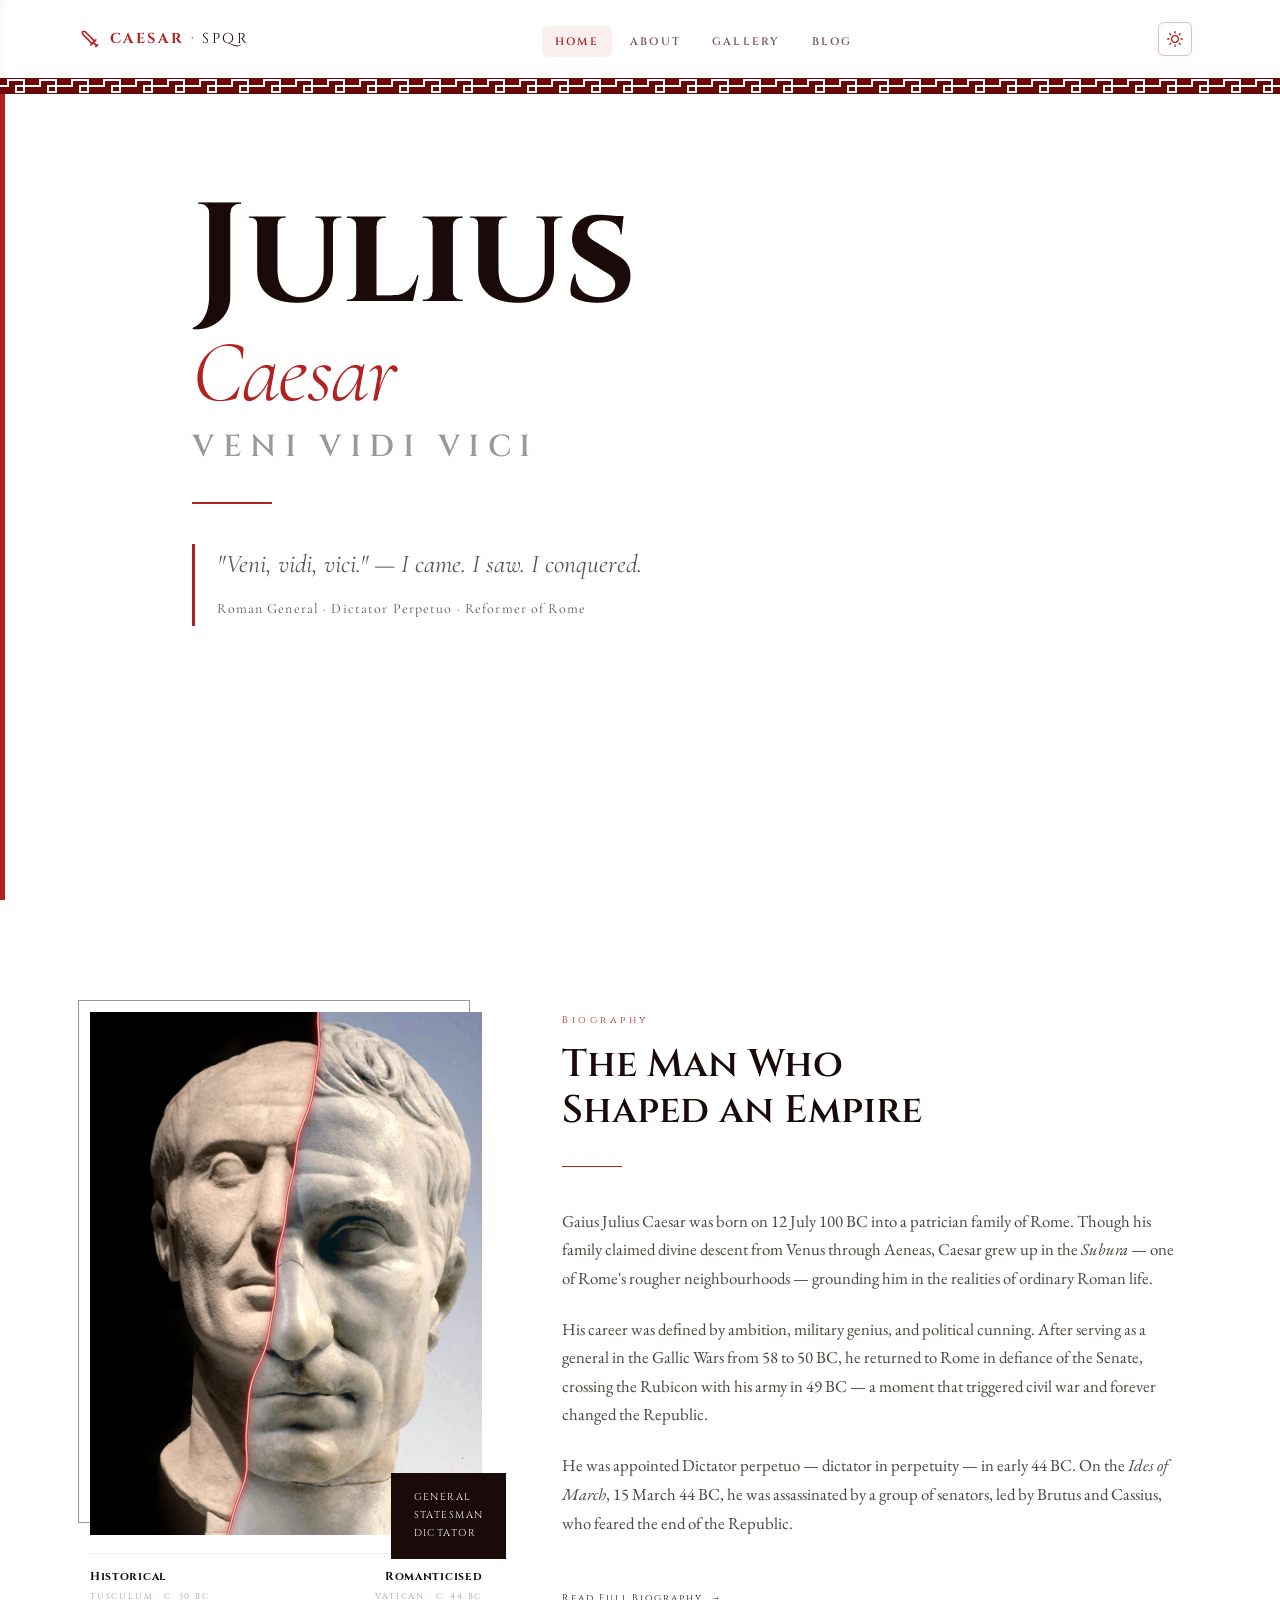
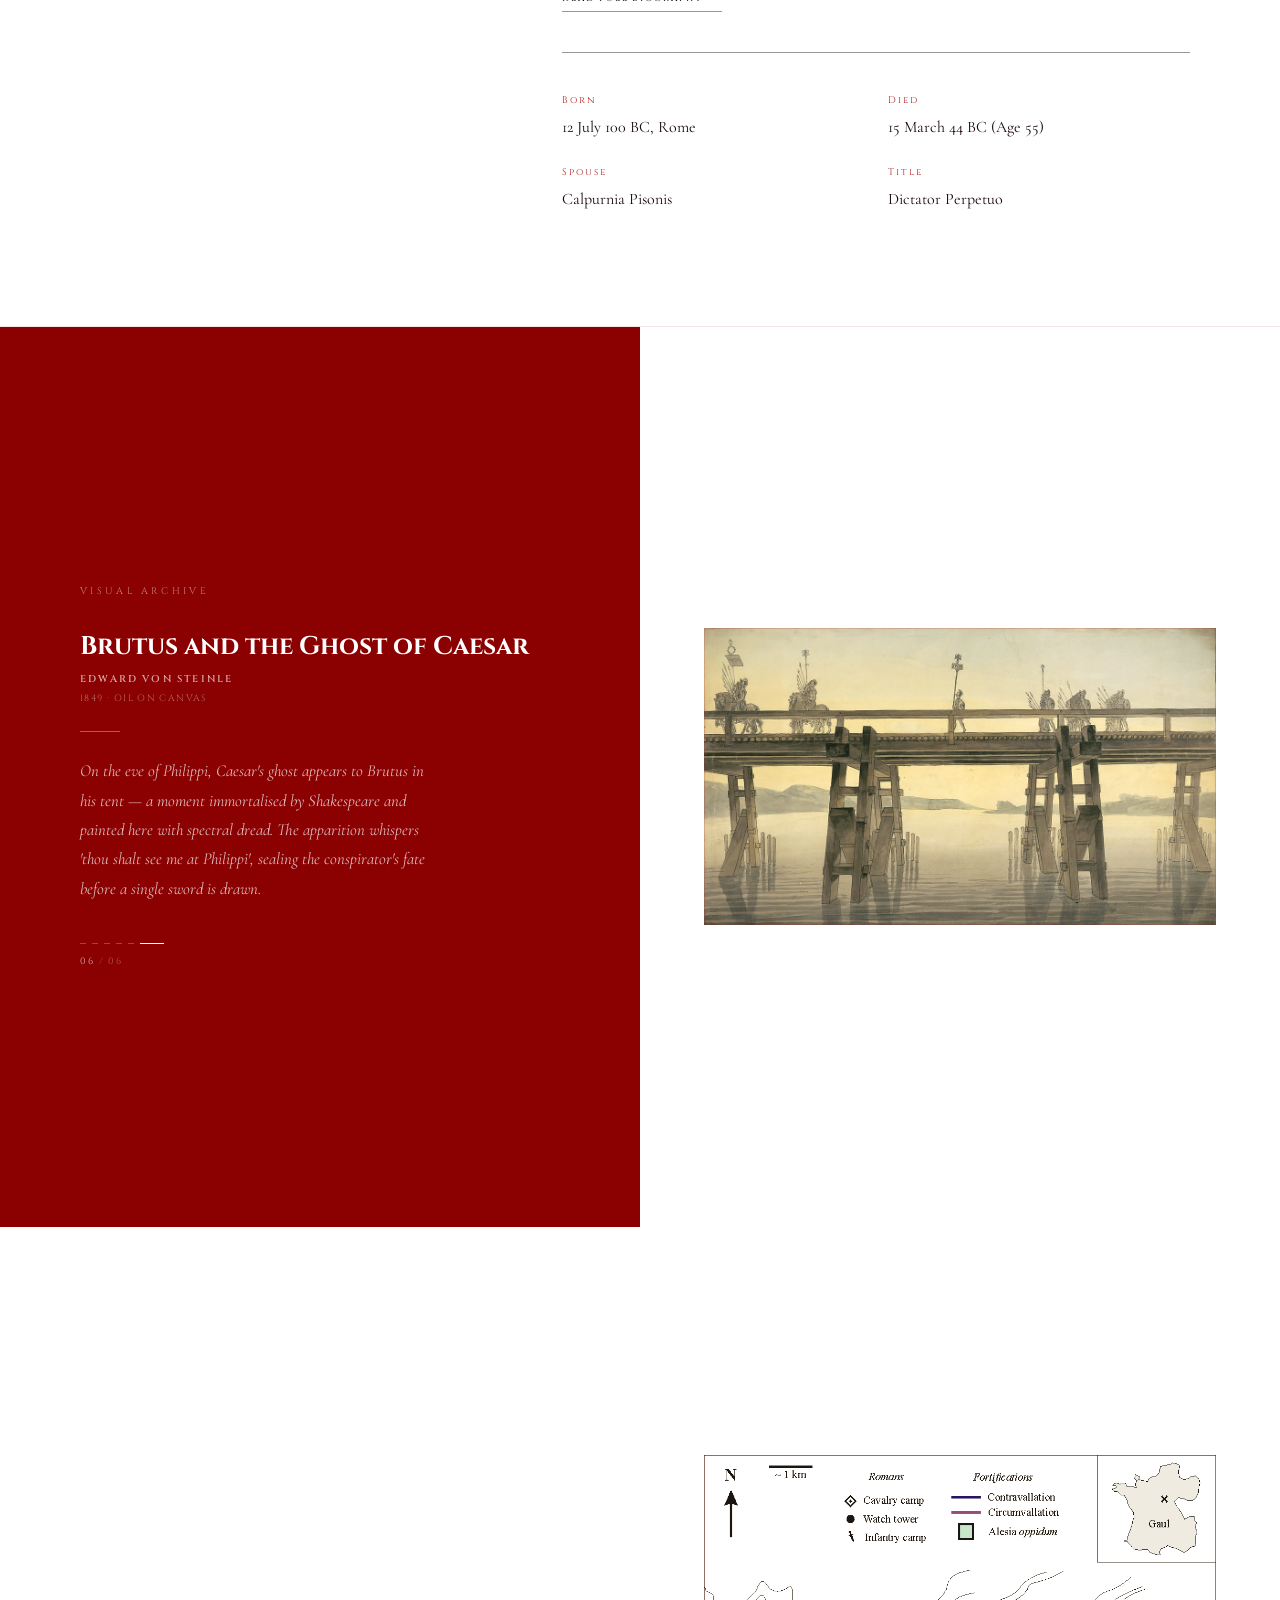
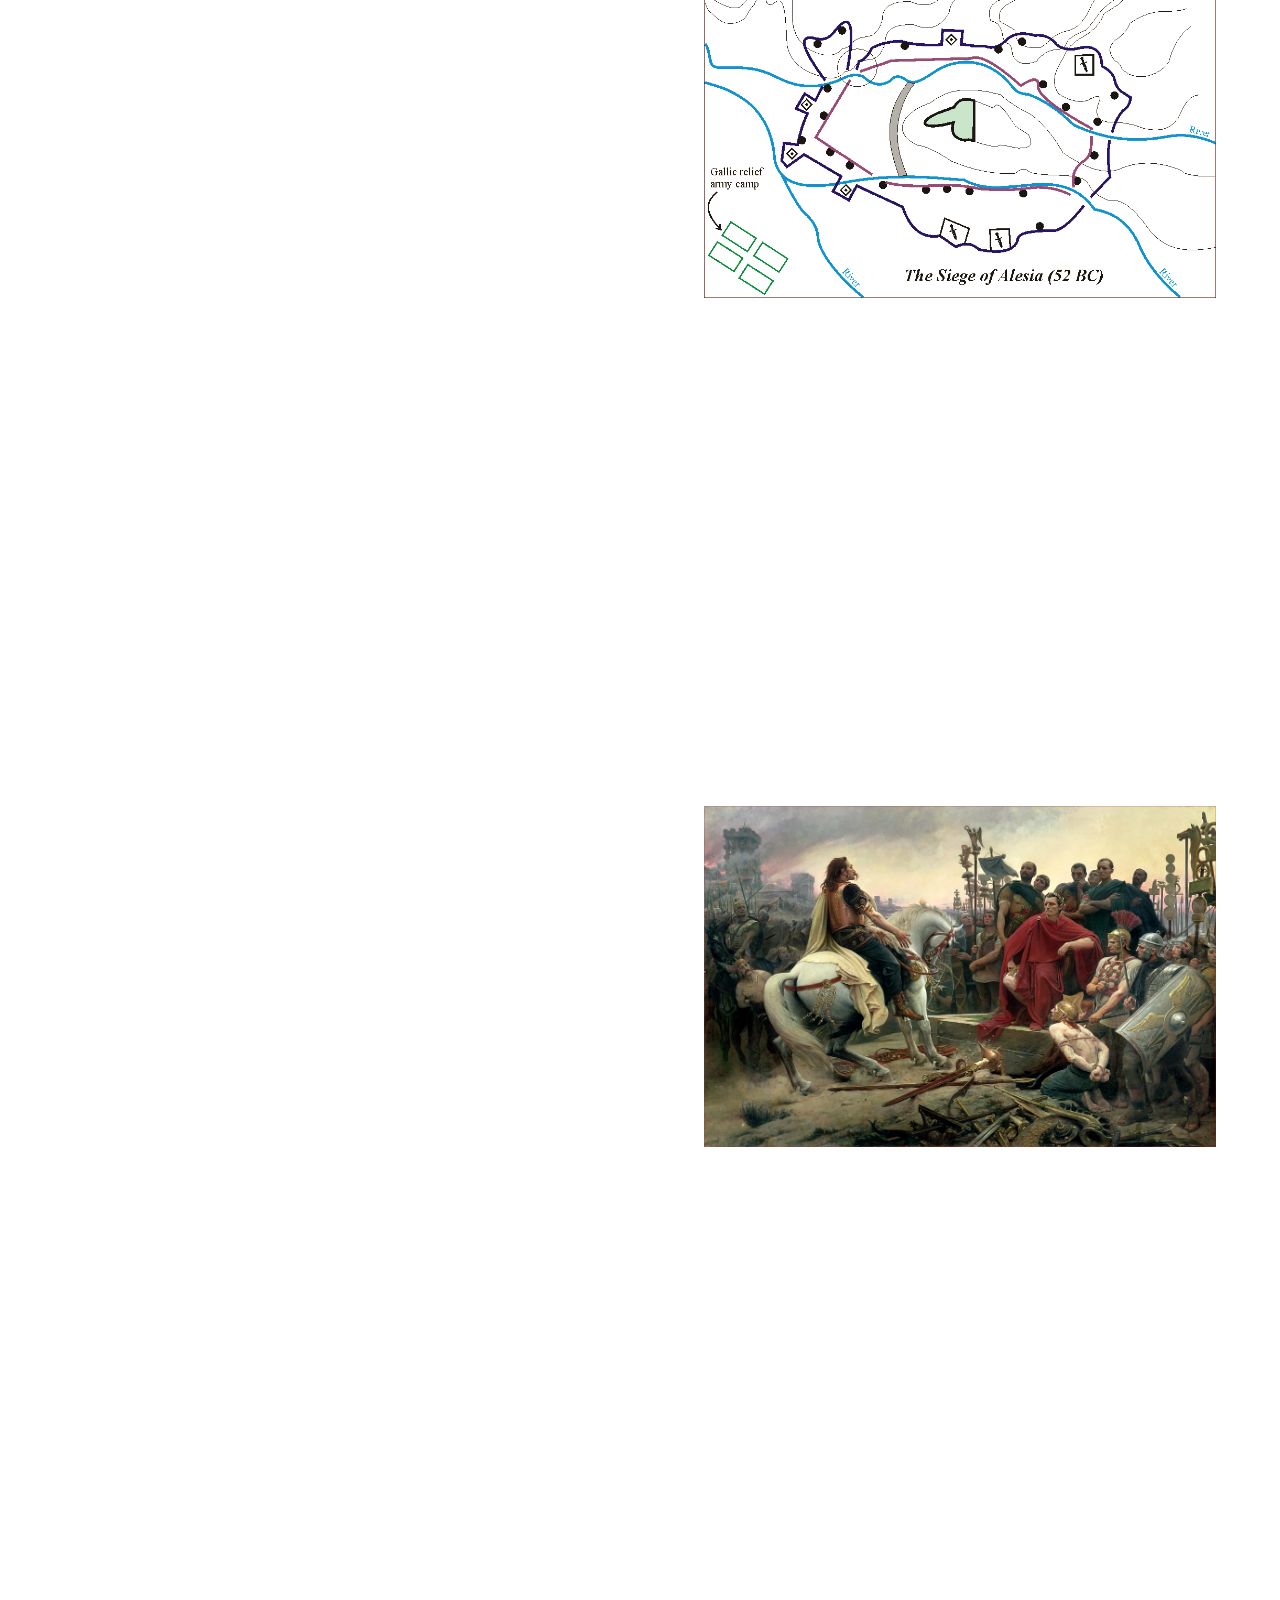
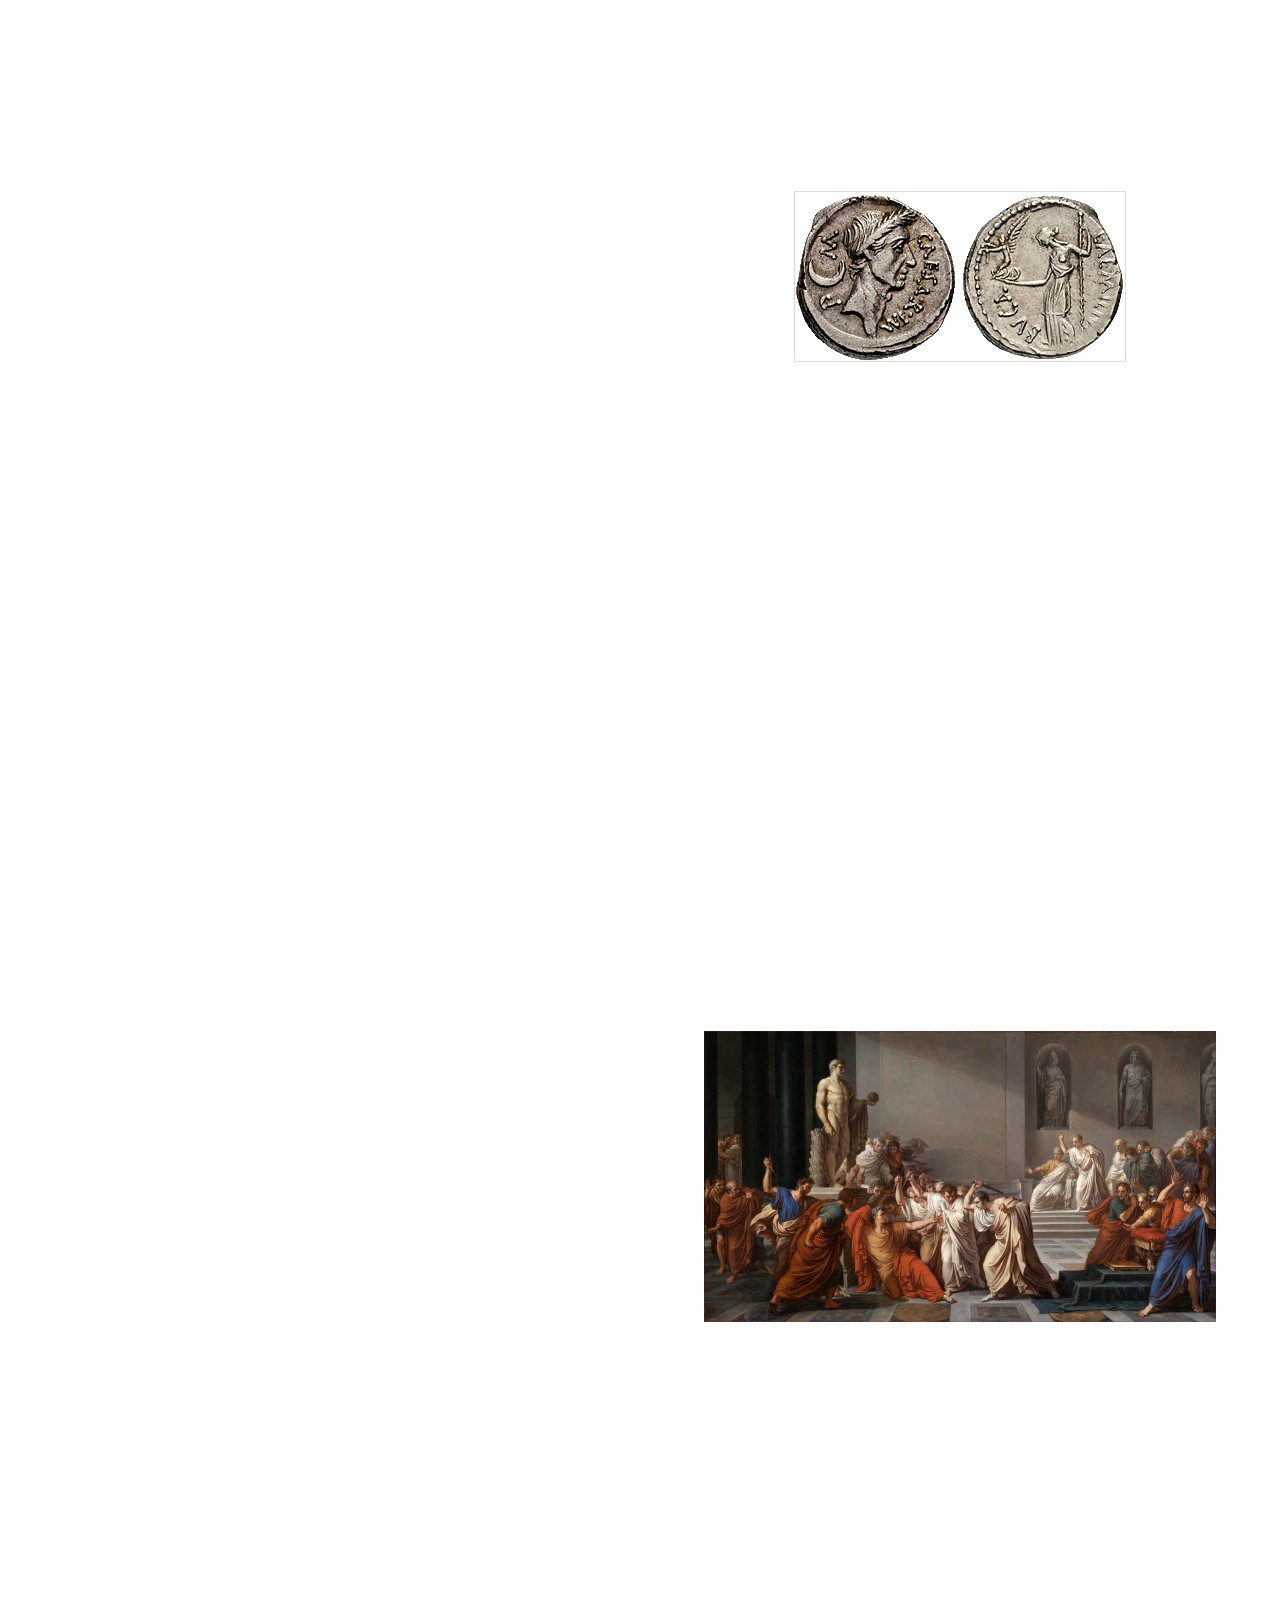
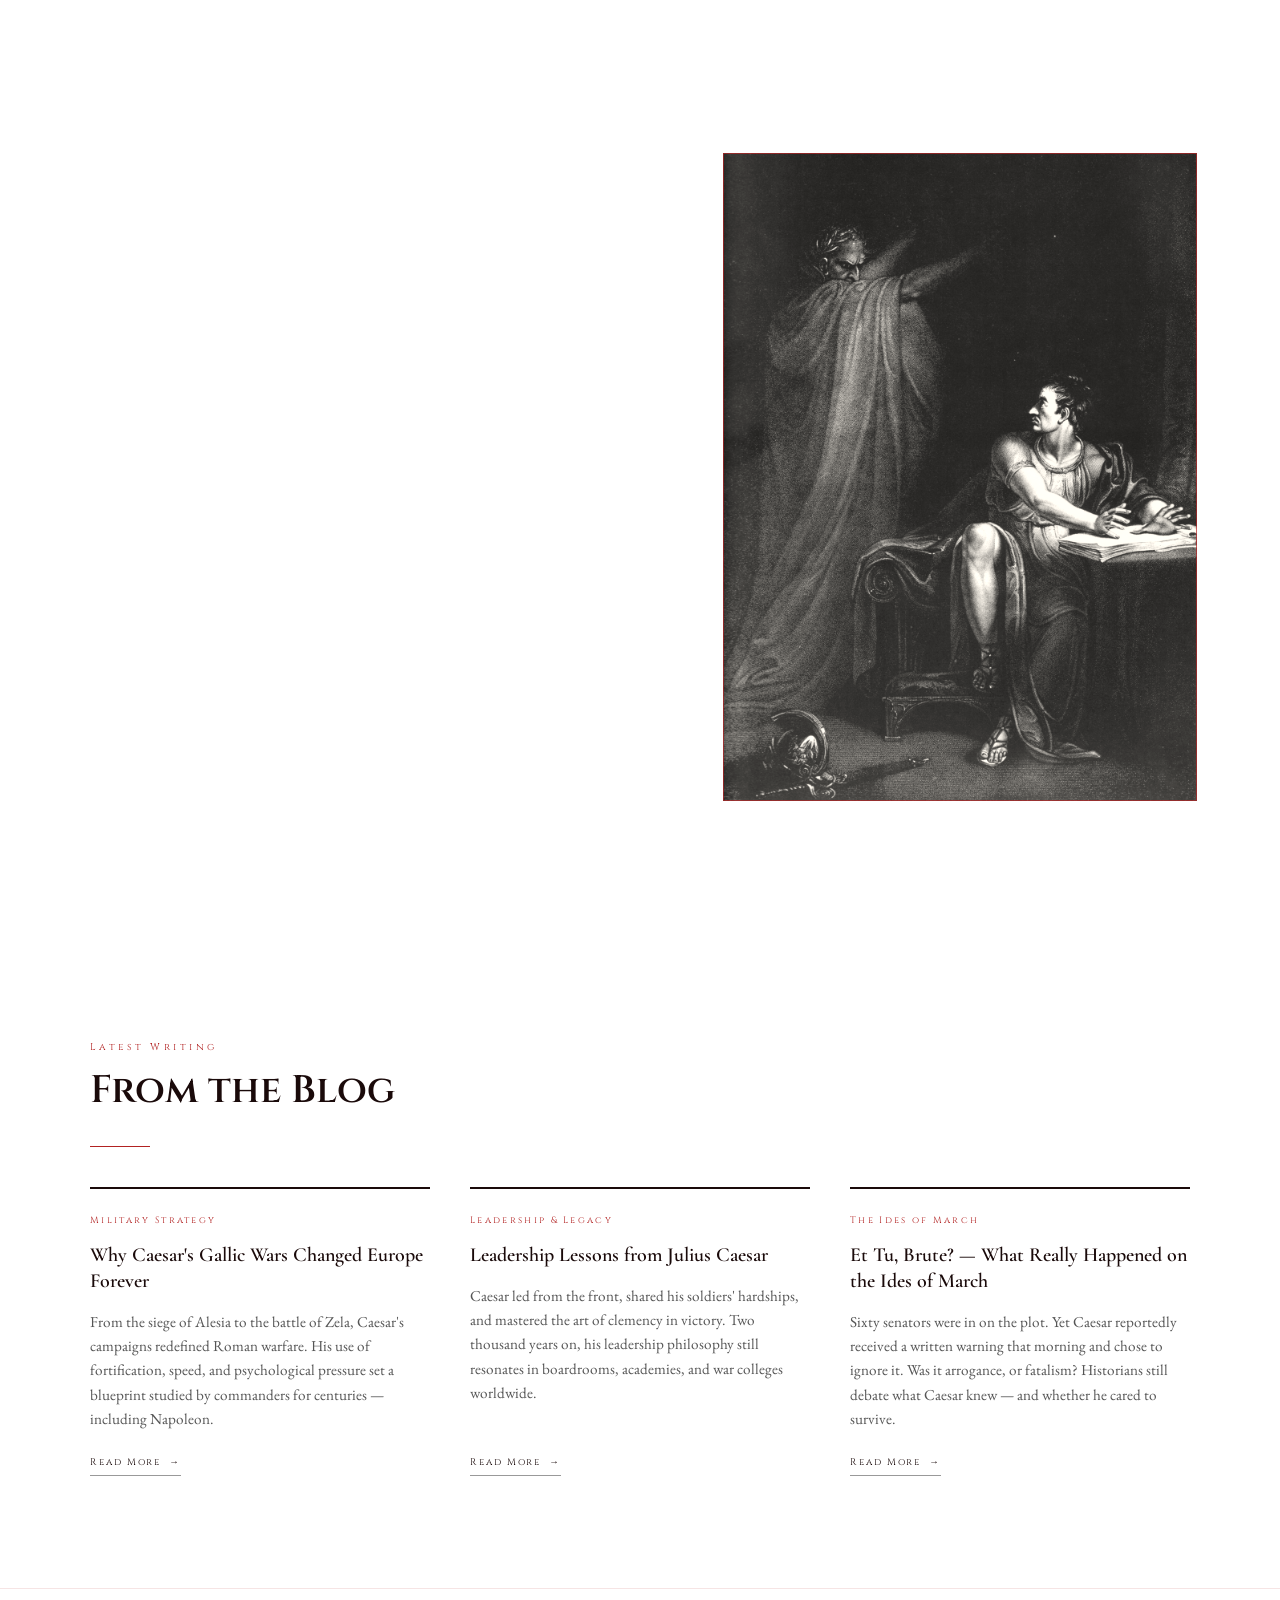
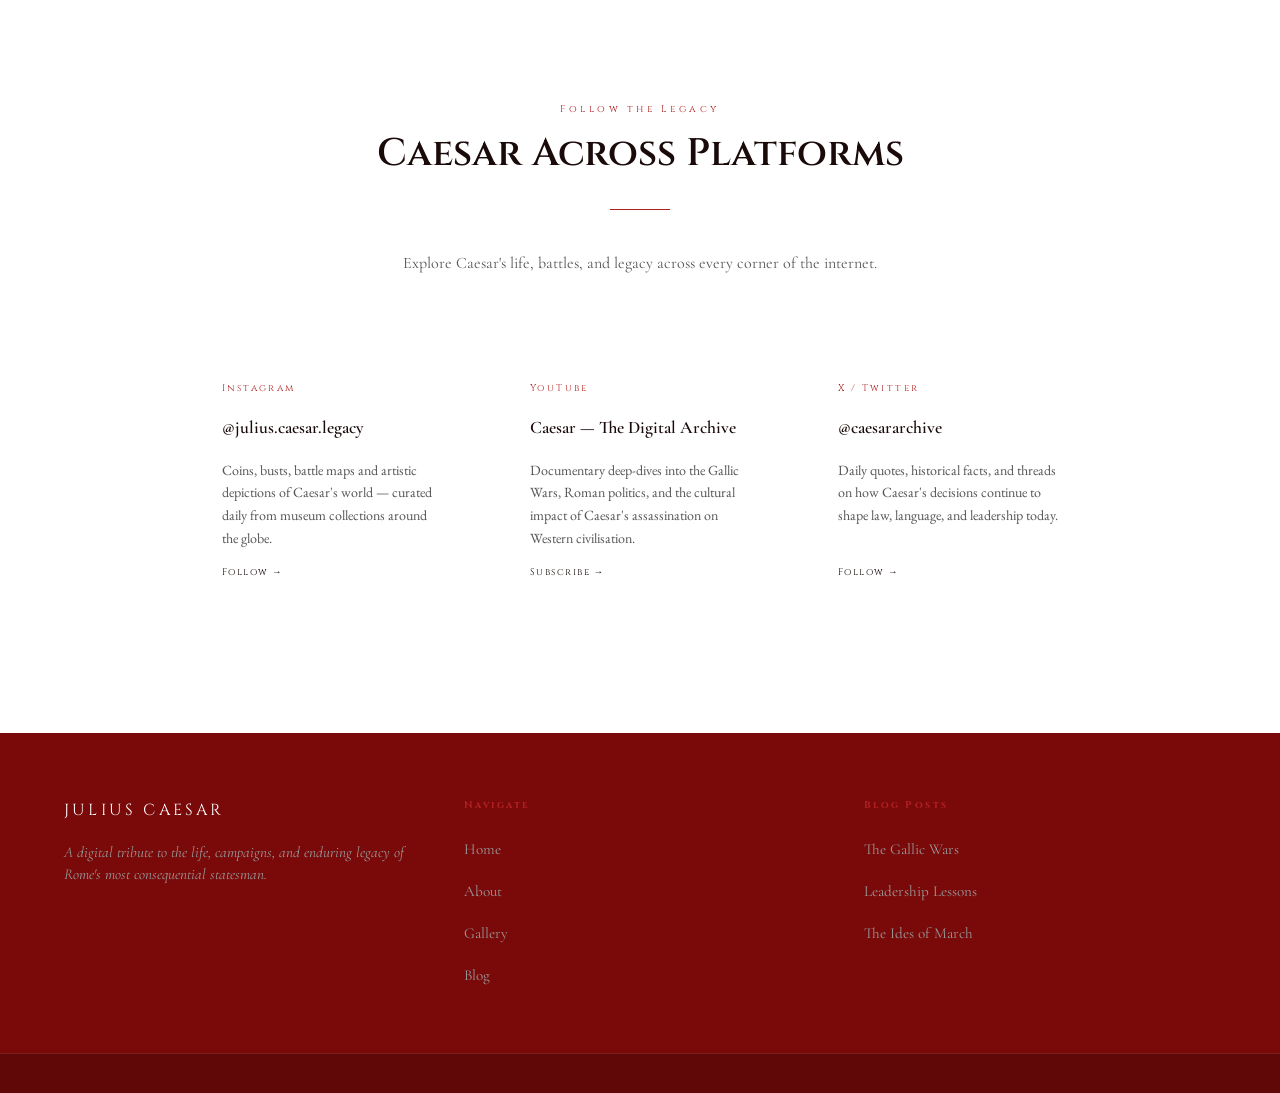
==== commit 2568ea32: "update" ====
--- a/index.html
+++ b/index.html
@@ -1114,7 +1114,57 @@
       footer { grid-template-columns: 1fr; padding: 3rem 2rem; }
       .footer-bottom { padding: 1rem 2rem; flex-direction: column; gap: 0.5rem; }
     }
+
+    /* ── THEME TOGGLE BUTTON ── */
+    .theme-toggle { display: flex; align-items: center; justify-content: center; width: 34px; height: 34px; background: transparent; border: 1px solid rgba(178,34,34,0.3); border-radius: 6px; cursor: pointer; color: #B22222; padding: 0; transition: background 0.2s, border-color 0.2s; margin-right: 0.5rem; flex-shrink: 0; }
+    .theme-toggle:hover { background: rgba(178,34,34,0.07); border-color: rgba(178,34,34,0.5); }
+    .theme-toggle svg { width: 16px; height: 16px; display: block; }
+    .theme-toggle .icon-moon { display: none; }
+    [data-theme="dark"] .theme-toggle .icon-moon { display: block; }
+    [data-theme="dark"] .theme-toggle .icon-sun { display: none; }
+
+    /* ── DARK MODE ── */
+    [data-theme="dark"] body { background: #0D0808; color: #E8D5C4; }
+    [data-theme="dark"] .site-header { background: rgba(13,8,8,0.97); }
+    [data-theme="dark"] .nav-logo-text { color: #B22222; }
+    [data-theme="dark"] .nav-logo-text em { color: #E8D5C4; }
+    [data-theme="dark"] .nav-links a { color: #A08080; }
+    [data-theme="dark"] .nav-links a:hover, [data-theme="dark"] .nav-links a.active { color: #B22222; background: rgba(178,34,34,0.12); }
+    [data-theme="dark"] .theme-toggle { border-color: rgba(178,34,34,0.4); color: #CC4444; }
+    [data-theme="dark"] .drawer { background: #140A0A; border-right-color: rgba(178,34,34,0.2); }
+    [data-theme="dark"] .drawer-brand { border-bottom-color: rgba(178,34,34,0.15); }
+    [data-theme="dark"] .drawer-brand-text em { color: #E8D5C4 !important; }
+    [data-theme="dark"] .drawer-links a { color: #A08080; }
+    [data-theme="dark"] .drawer-links a:hover { color: #B22222; background: rgba(178,34,34,0.12); }
+    [data-theme="dark"] .drawer-footer { border-top-color: rgba(178,34,34,0.15); }
+    [data-theme="dark"] .drawer-quote { color: #A08080; }
+    [data-theme="dark"] #home, [data-theme="dark"] #about, [data-theme="dark"] #gallery,
+    [data-theme="dark"] #blog, [data-theme="dark"] #social { background: #0D0808; }
+    [data-theme="dark"] #social { border-top-color: rgba(178,34,34,0.15); }
+    [data-theme="dark"] .hero-title { color: #E8D5C4; }
+    [data-theme="dark"] .hero-vvv { color: #5A5050; }
+    [data-theme="dark"] .hero-quote { color: #A08080; }
+    [data-theme="dark"] .section-title { color: #E8D5C4; }
+    [data-theme="dark"] .about-text p { color: #B8A090; }
+    [data-theme="dark"] .about-tag { background: #E8D5C4; color: #0D0808; }
+    [data-theme="dark"] .fact-value { color: #E8D5C4; }
+    [data-theme="dark"] .gallery-card { background: #1A0A0A; }
+    [data-theme="dark"] .gallery-card-info { border-top-color: #2A1212; }
+    [data-theme="dark"] .gallery-card-title { color: #E8D5C4; }
+    [data-theme="dark"] .gallery-card-meta { color: #7A6060; }
+    [data-theme="dark"] .blog-card { border-top-color: rgba(232,213,196,0.3); }
+    [data-theme="dark"] .blog-title { color: #E8D5C4; }
+    [data-theme="dark"] .blog-excerpt { color: #A08080; }
+    [data-theme="dark"] .blog-read { color: #E8D5C4; border-color: #5A4040; }
+    [data-theme="dark"] .blog-read:hover { color: #B22222; border-color: #B22222; }
+    [data-theme="dark"] .social-card { background: #1A0A0A; box-shadow: none; }
+    [data-theme="dark"] .social-handle { color: #E8D5C4; }
+    [data-theme="dark"] .social-desc { color: #A08080; }
+    [data-theme="dark"] .social-arrow { color: #A08080; }
+    [data-theme="dark"] .hero-stats { border-top-color: rgba(178,34,34,0.2); }
+    [data-theme="dark"] .about-facts { border-top-color: #3A2020; }
   </style>
+  <script>(function(){var t=localStorage.getItem('jc-theme')||'light';document.documentElement.setAttribute('data-theme',t);})();</script>
 </head>
 <body>
 
@@ -1161,6 +1211,12 @@
         <li><a href="#blog">Blog</a></li>
       </ul>
 
+      <!-- Theme toggle -->
+      <button class="theme-toggle" id="themeToggle" aria-label="Toggle dark mode" onclick="toggleTheme()">
+        <svg class="icon-sun" xmlns="http://www.w3.org/2000/svg" viewBox="0 0 24 24" fill="none" stroke="currentColor" stroke-width="2" stroke-linecap="round" stroke-linejoin="round"><circle cx="12" cy="12" r="5"/><line x1="12" y1="1" x2="12" y2="3"/><line x1="12" y1="21" x2="12" y2="23"/><line x1="4.22" y1="4.22" x2="5.64" y2="5.64"/><line x1="18.36" y1="18.36" x2="19.78" y2="19.78"/><line x1="1" y1="12" x2="3" y2="12"/><line x1="21" y1="12" x2="23" y2="12"/><line x1="4.22" y1="19.78" x2="5.64" y2="18.36"/><line x1="18.36" y1="5.64" x2="19.78" y2="4.22"/></svg>
+        <svg class="icon-moon" xmlns="http://www.w3.org/2000/svg" viewBox="0 0 24 24" fill="none" stroke="currentColor" stroke-width="2" stroke-linecap="round" stroke-linejoin="round"><path d="M21 12.79A9 9 0 1 1 11.21 3 7 7 0 0 0 21 12.79z"/></svg>
+      </button>
+
       <!-- Mobile toggle -->
       <button class="nav-toggle" id="navToggle" onclick="toggleDrawer()" aria-label="Open menu">
         <svg viewBox="0 0 32 32">
@@ -1513,6 +1569,14 @@
   </div>
 
   <script>
+    // ── Theme ──────────────────────────────────────────────────
+    function toggleTheme() {
+      var html = document.documentElement;
+      var next = html.getAttribute('data-theme') === 'dark' ? 'light' : 'dark';
+      html.setAttribute('data-theme', next);
+      localStorage.setItem('jc-theme', next);
+    }
+
     // ── Drawer / SimpleHeader ──────────────────────────────────
     function toggleDrawer() {
       const open = document.getElementById('drawer').classList.toggle('open');
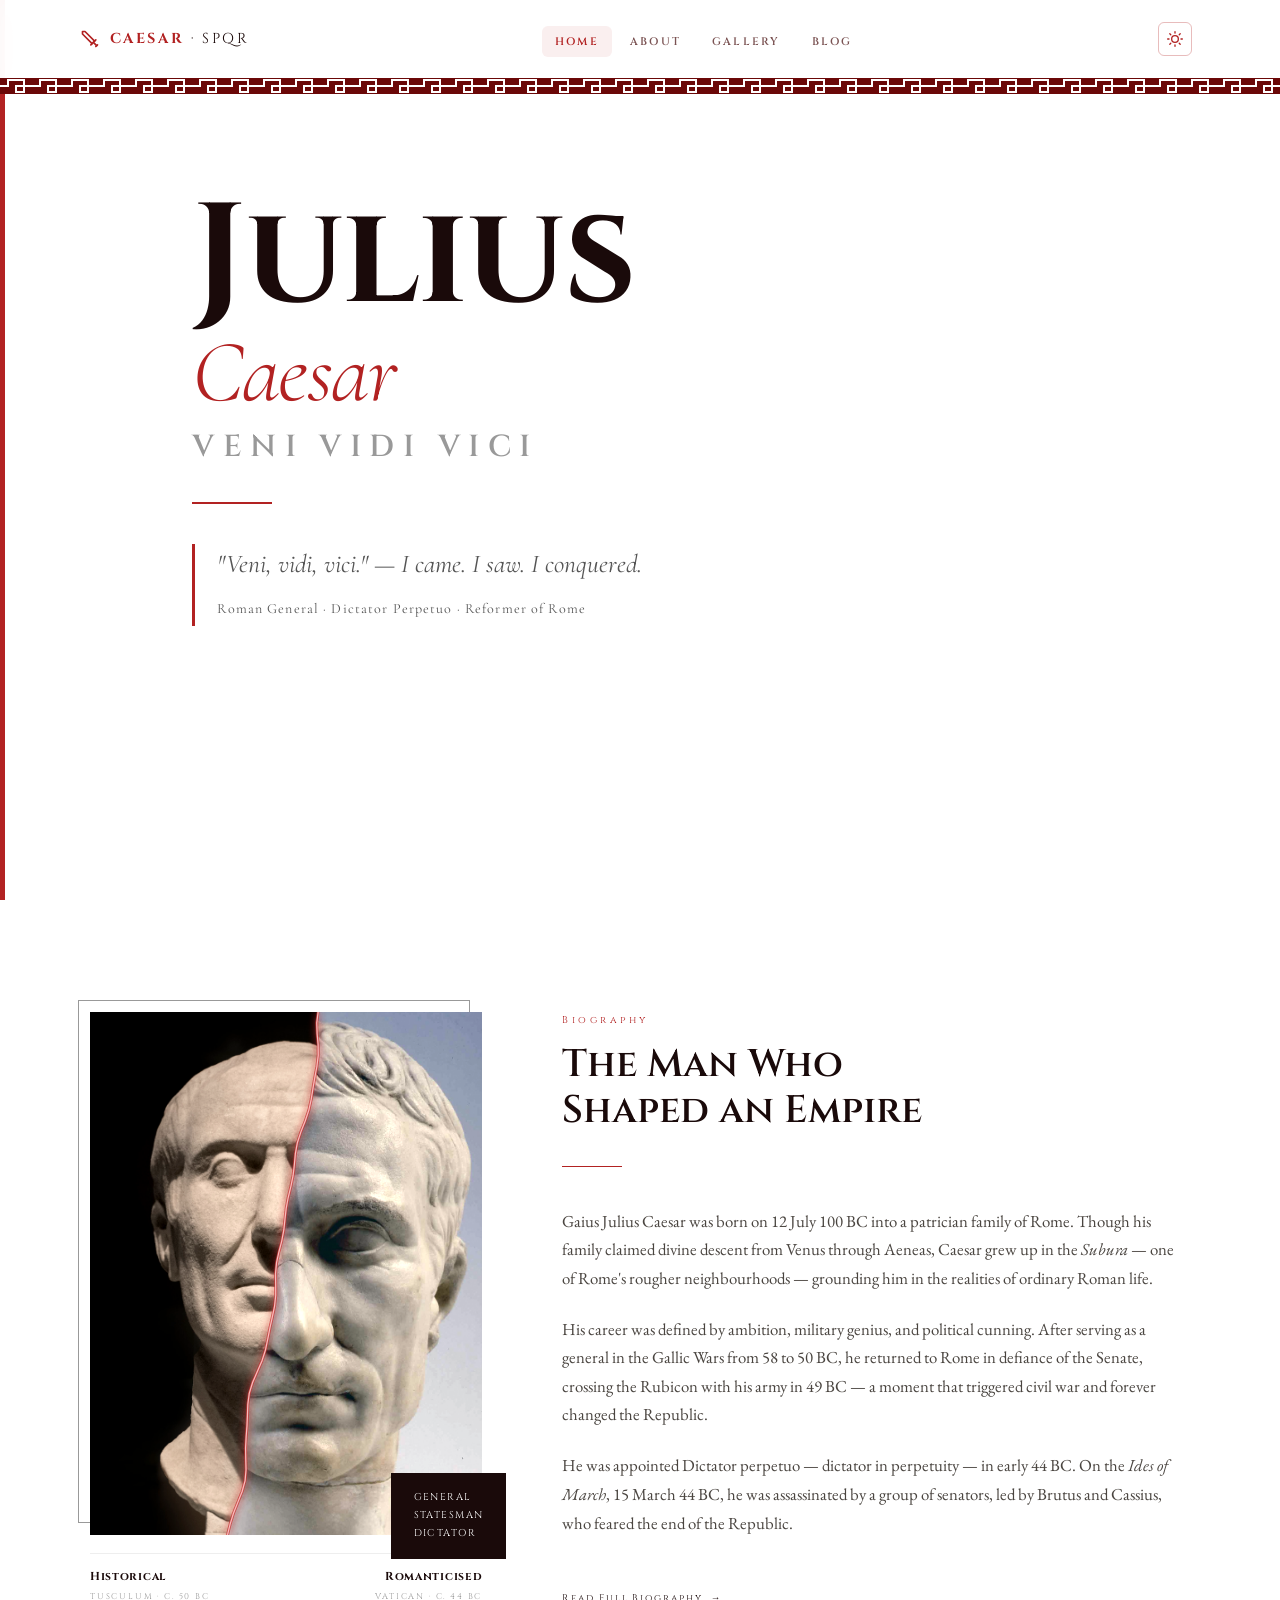
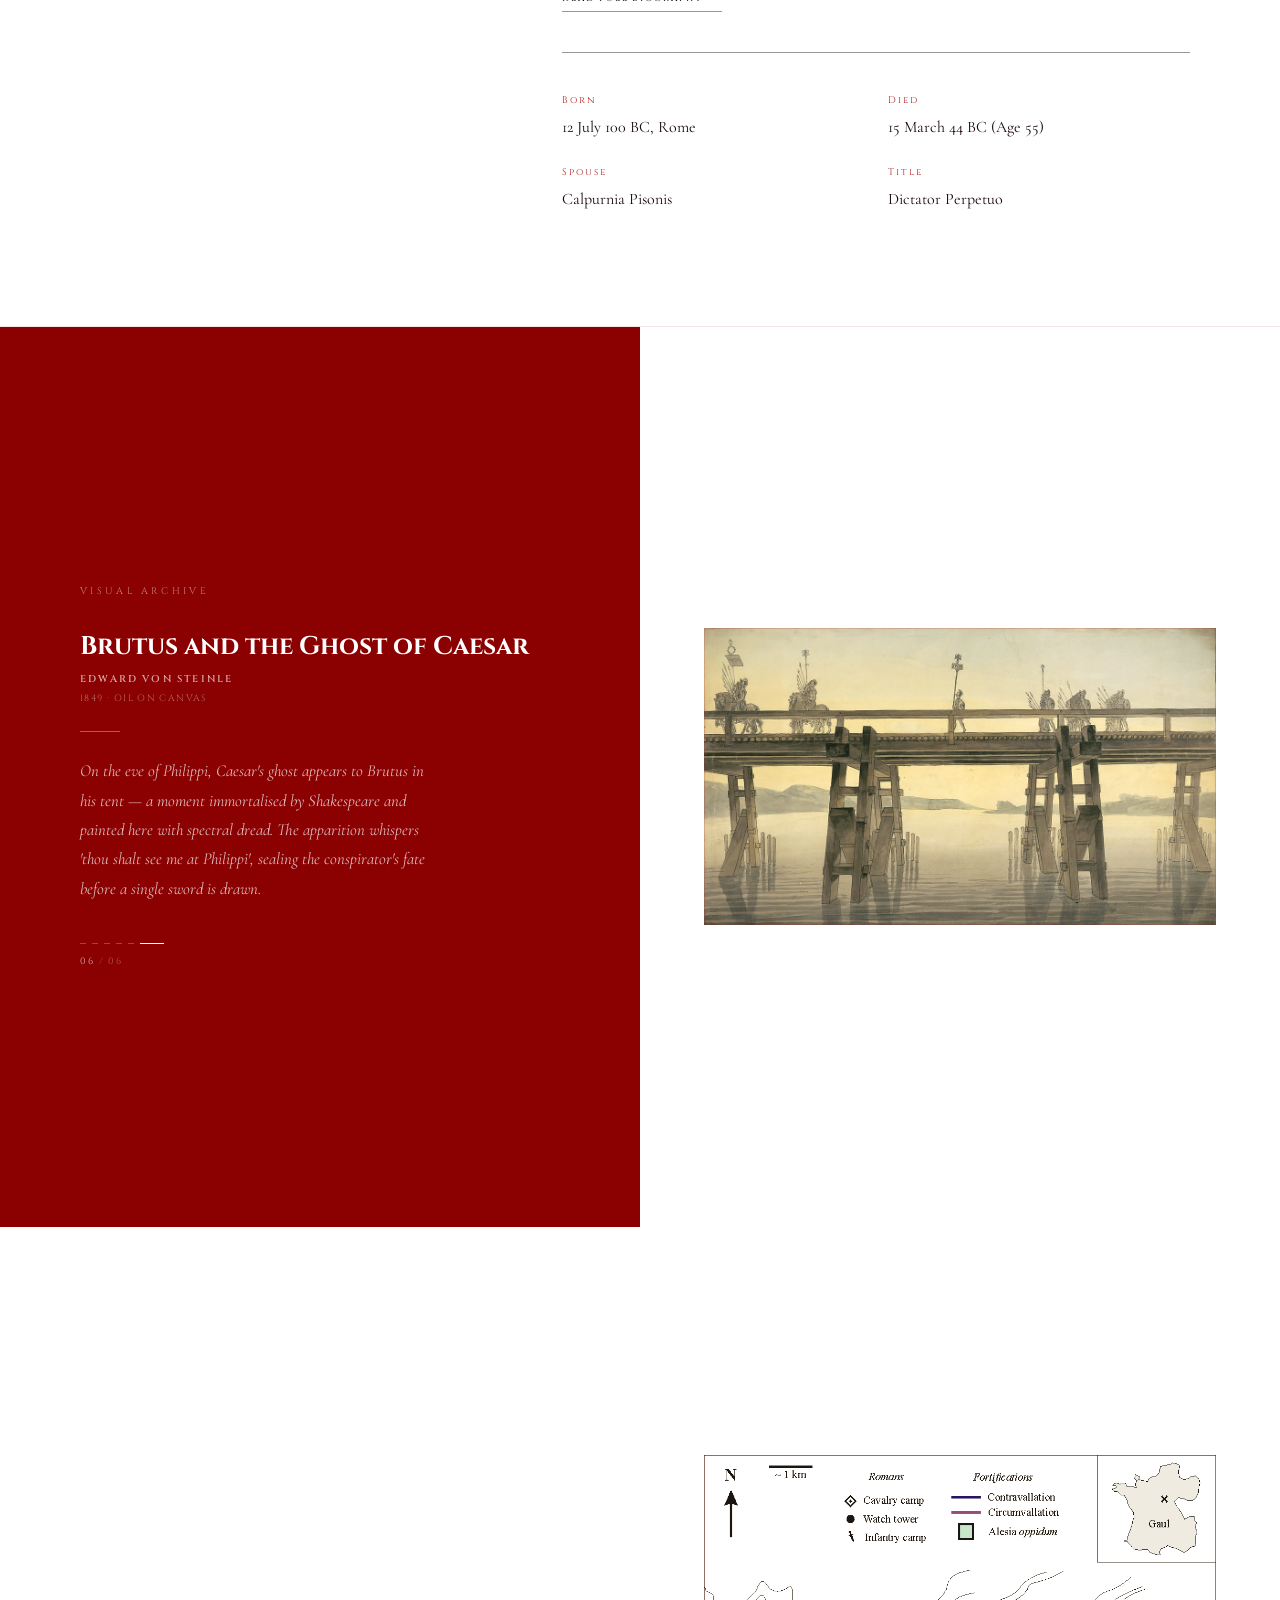
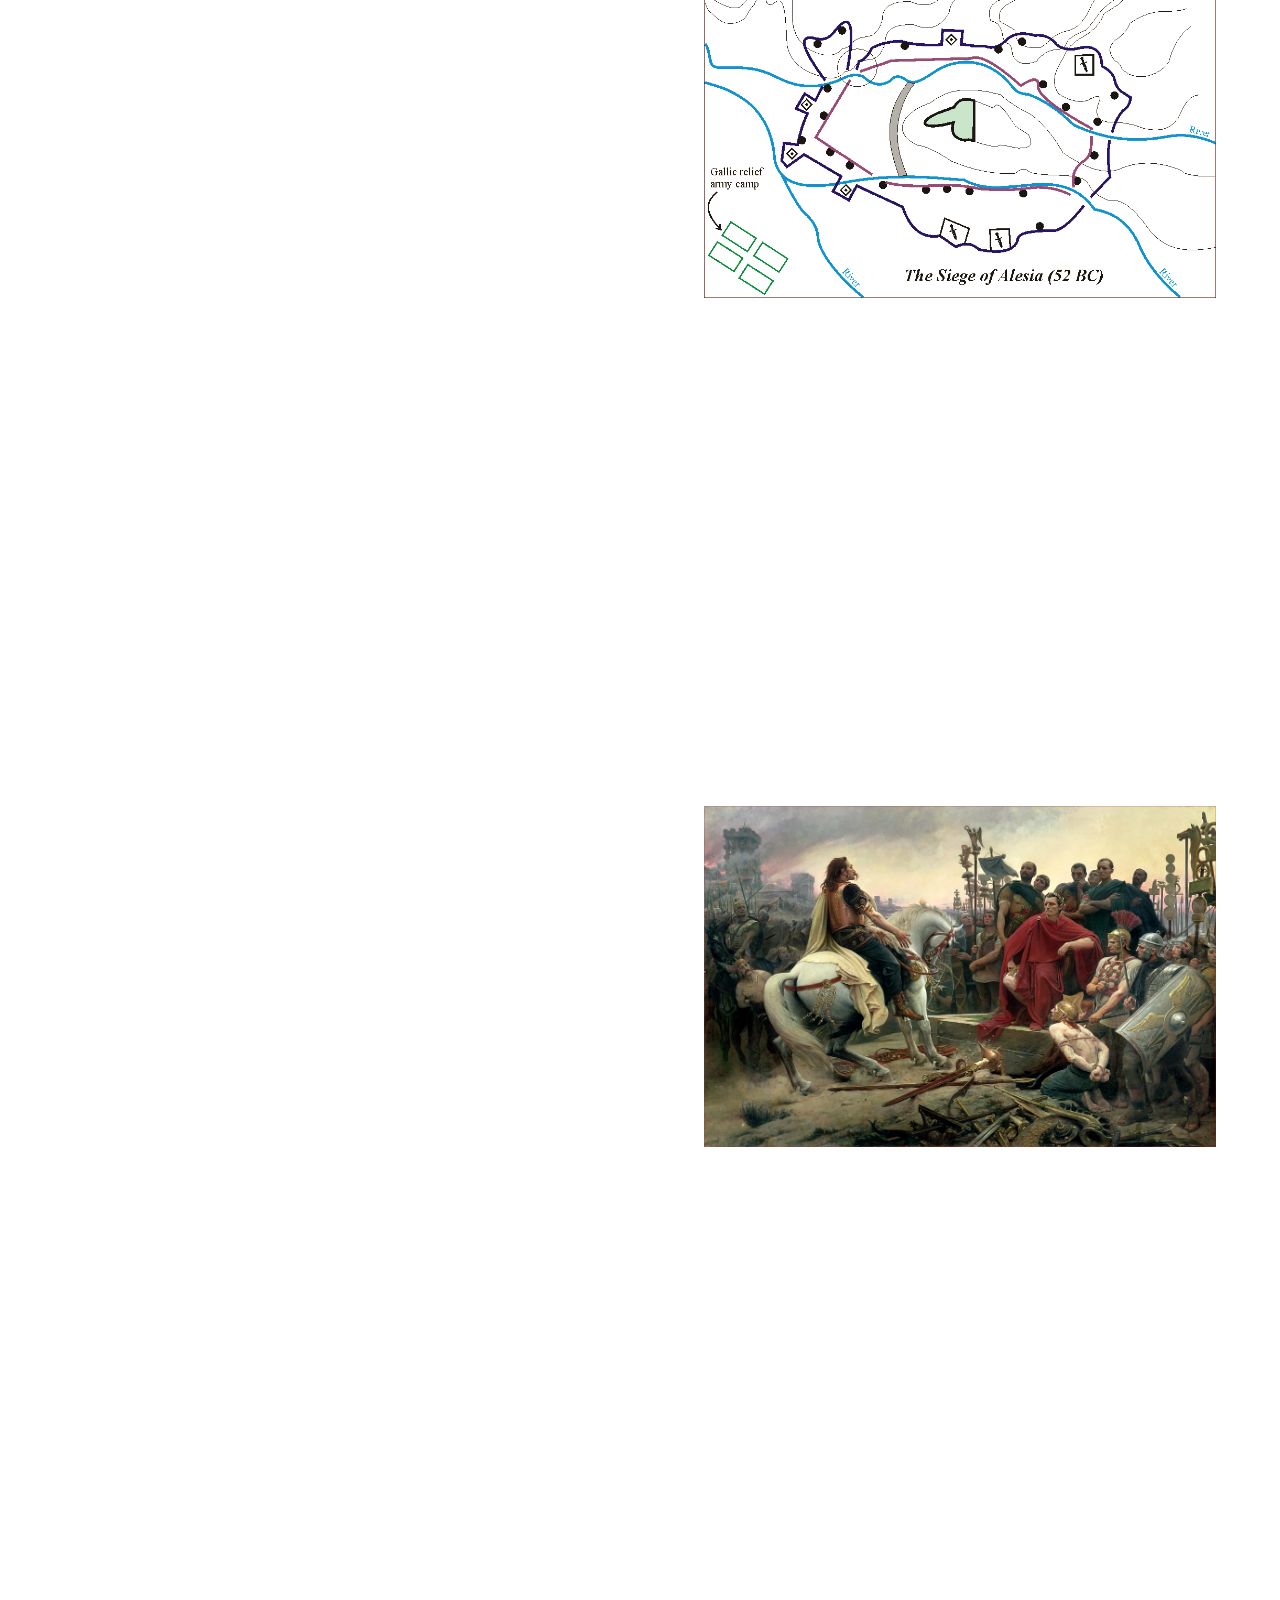
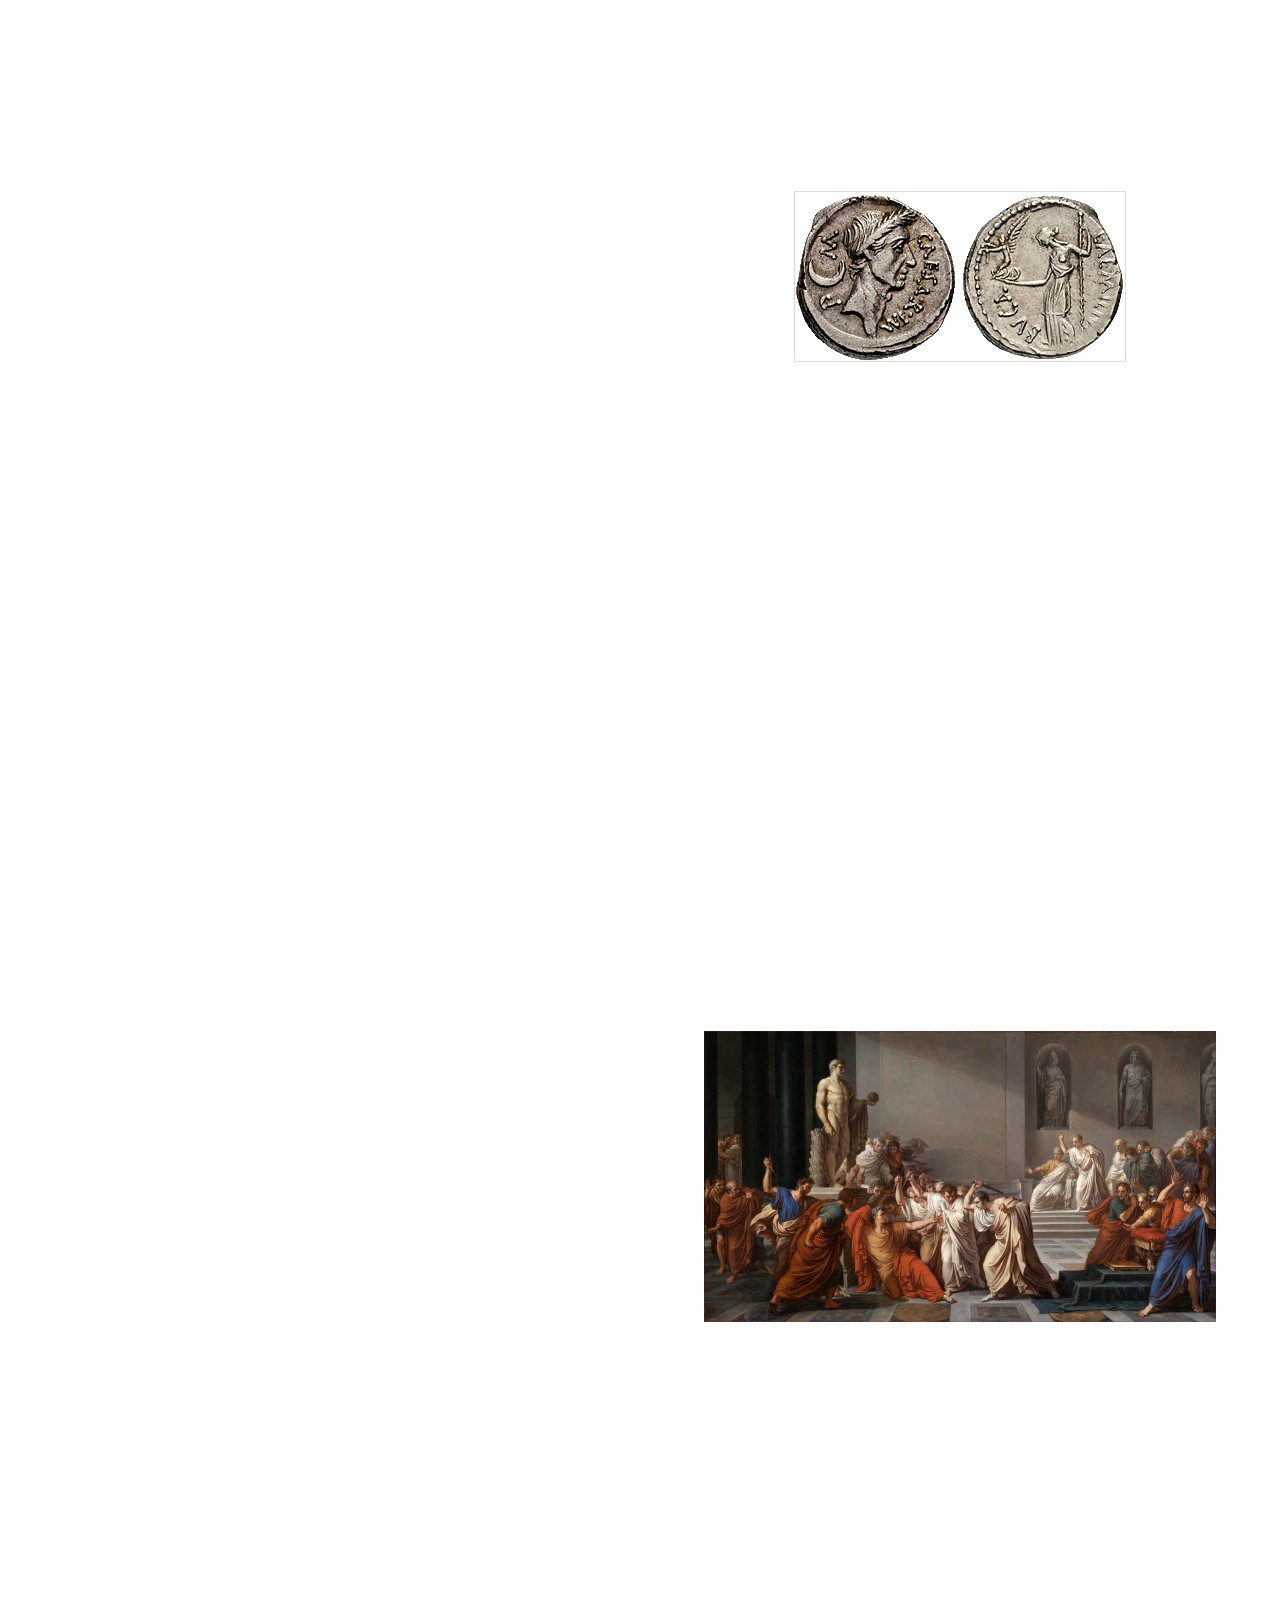
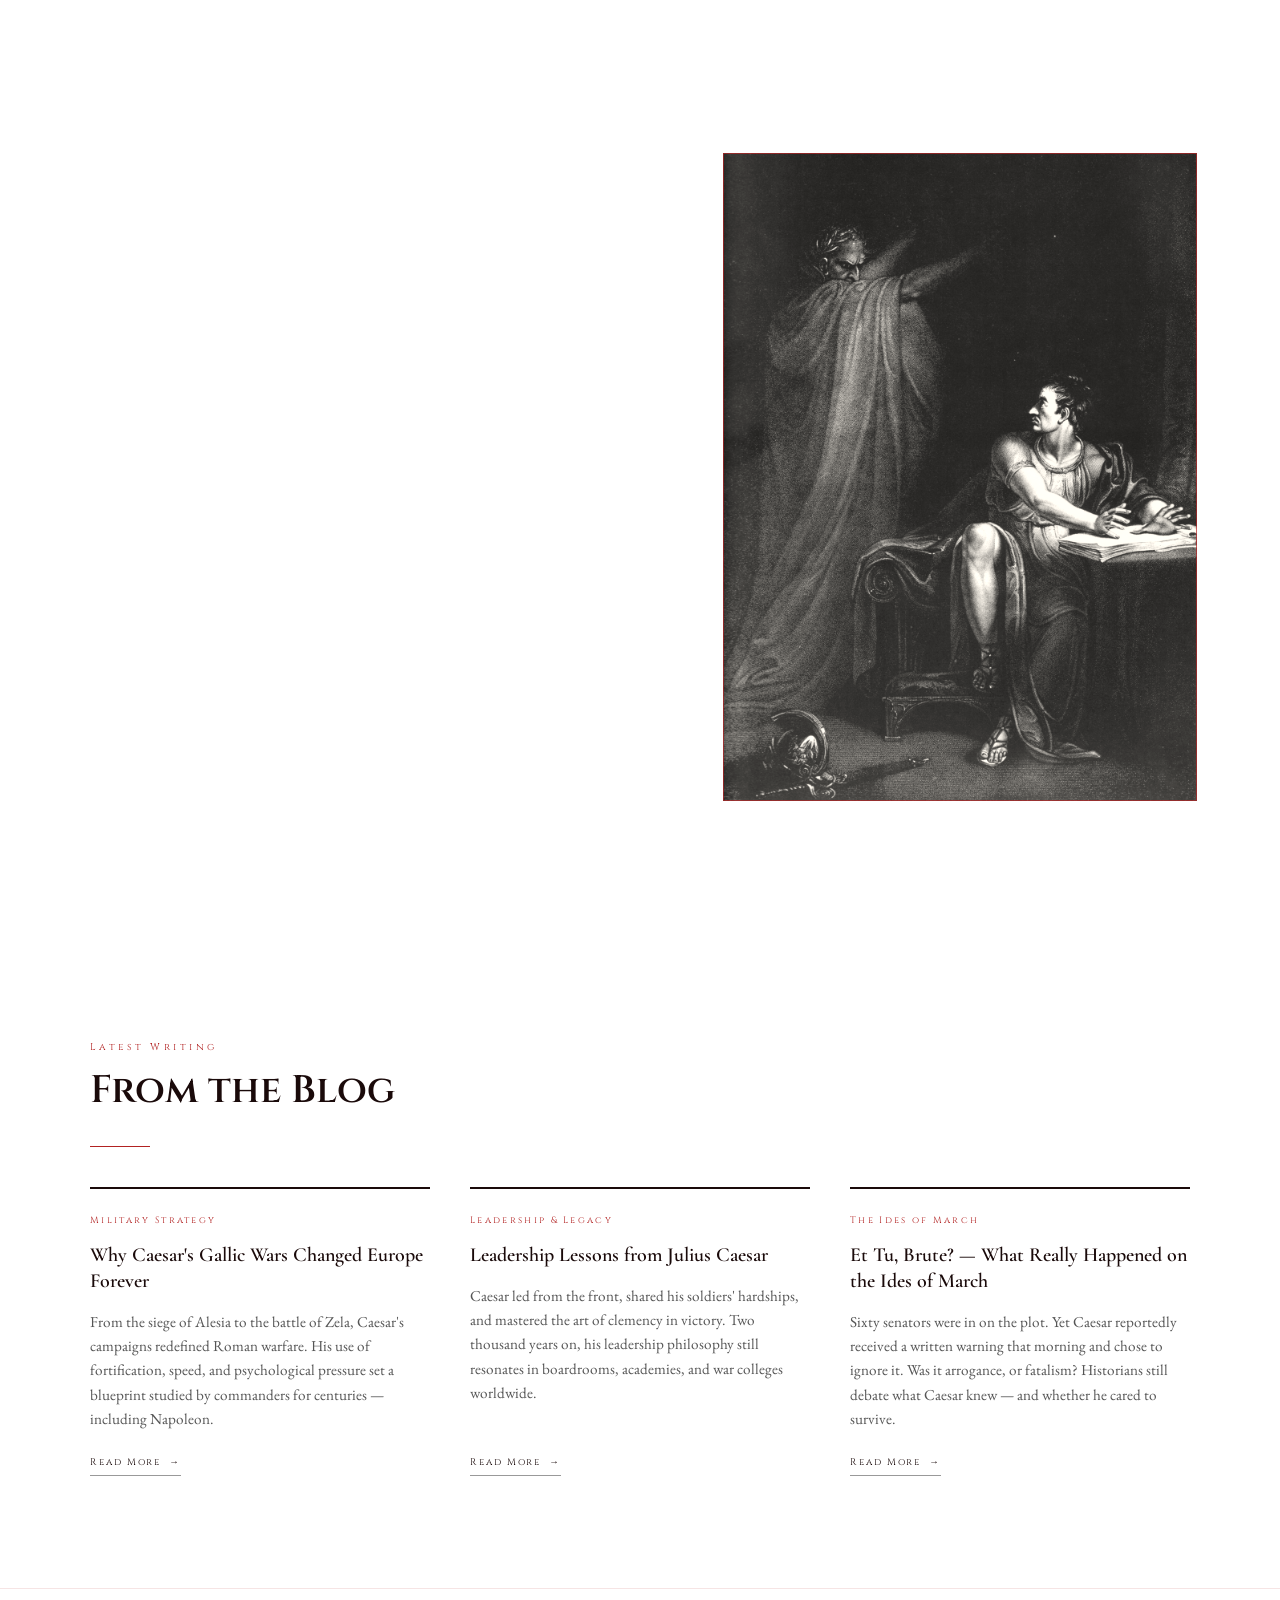
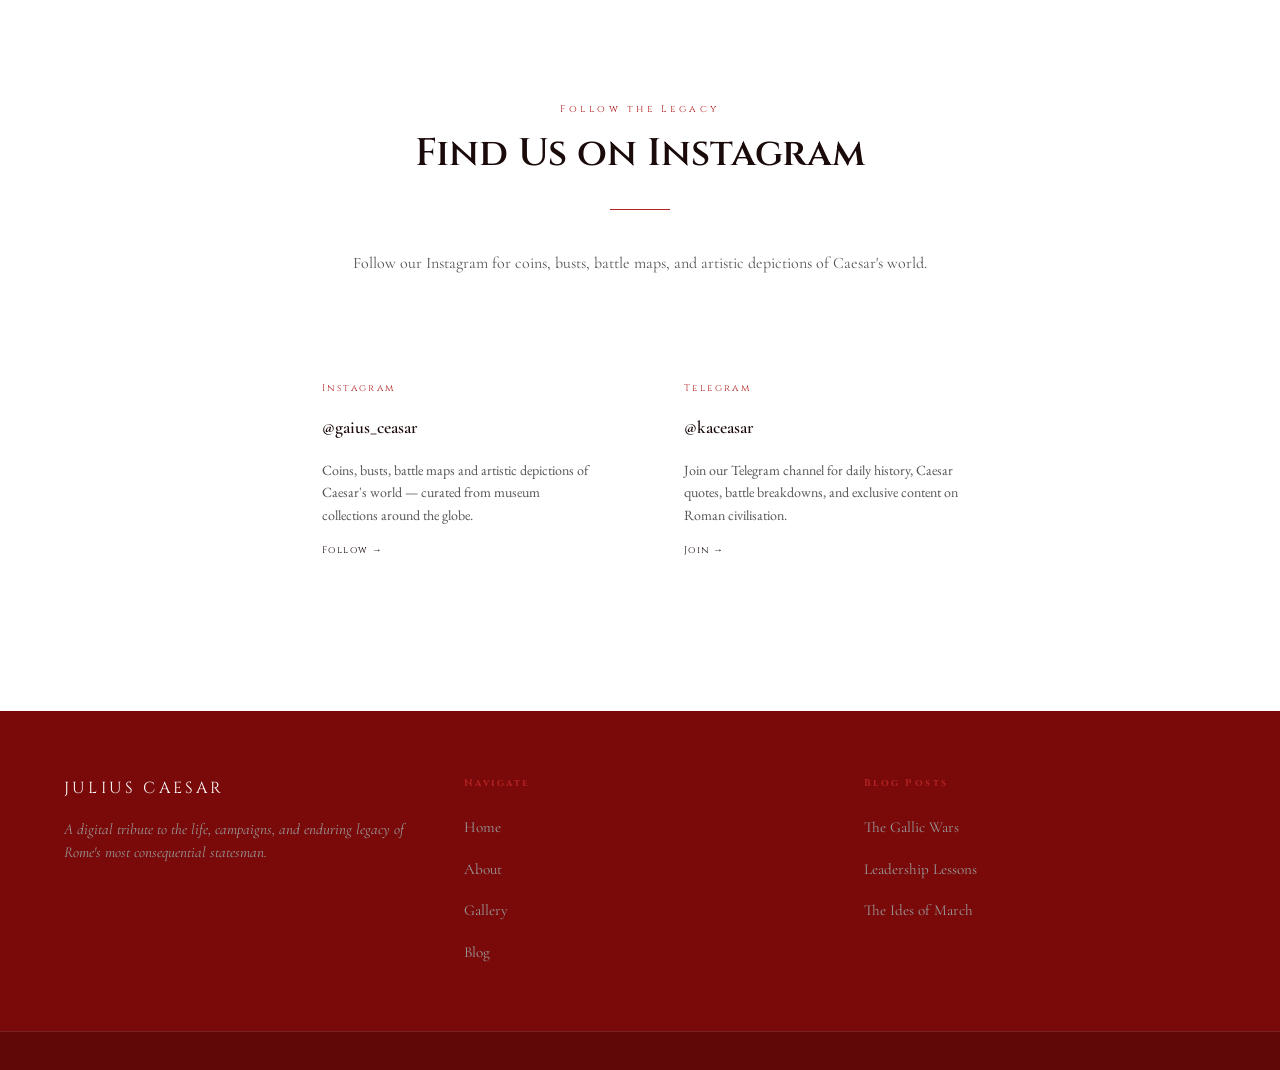
==== commit 04590032: "Add dark mode toggle, update social links (Instagram + Telegram)" ====
--- a/index.html
+++ b/index.html
@@ -1498,31 +1498,24 @@
   <section id="social">
     <div class="social-header fade-in">
       <div class="section-label">Follow the Legacy</div>
-      <h2 class="section-title">Caesar Across Platforms</h2>
+      <h2 class="section-title">Find Us on Instagram</h2>
       <div class="divider"></div>
-      <p style="font-family:var(--serif); color:var(--ash); font-size:1rem;">Explore Caesar's life, battles, and legacy across every corner of the internet.</p>
+      <p style="font-family:var(--serif); color:var(--ash); font-size:1rem;">Follow our Instagram for coins, busts, battle maps, and artistic depictions of Caesar's world.</p>
     </div>
 
-    <div class="social-grid fade-in">
-      <a href="https://www.instagram.com/" target="_blank" class="social-card">
+    <div class="social-grid fade-in" style="grid-template-columns:1fr 1fr; max-width:700px;">
+      <a href="https://www.instagram.com/gaius_ceasar?utm_source=qr&igsh=MnphOHUwa2swMWgx" target="_blank" class="social-card">
         <div class="social-platform">Instagram</div>
-        <div class="social-handle">@julius.caesar.legacy</div>
-        <div class="social-desc">Coins, busts, battle maps and artistic depictions of Caesar's world — curated daily from museum collections around the globe.</div>
+        <div class="social-handle">@gaius_ceasar</div>
+        <div class="social-desc">Coins, busts, battle maps and artistic depictions of Caesar's world — curated from museum collections around the globe.</div>
         <div class="social-arrow">Follow →</div>
       </a>
 
-      <a href="https://www.youtube.com/" target="_blank" class="social-card">
-        <div class="social-platform">YouTube</div>
-        <div class="social-handle">Caesar — The Digital Archive</div>
-        <div class="social-desc">Documentary deep-dives into the Gallic Wars, Roman politics, and the cultural impact of Caesar's assassination on Western civilisation.</div>
-        <div class="social-arrow">Subscribe →</div>
-      </a>
-
-      <a href="https://twitter.com/" target="_blank" class="social-card">
-        <div class="social-platform">X / Twitter</div>
-        <div class="social-handle">@caesararchive</div>
-        <div class="social-desc">Daily quotes, historical facts, and threads on how Caesar's decisions continue to shape law, language, and leadership today.</div>
-        <div class="social-arrow">Follow →</div>
+      <a href="https://t.me/kaceasar" target="_blank" class="social-card">
+        <div class="social-platform">Telegram</div>
+        <div class="social-handle">@kaceasar</div>
+        <div class="social-desc">Join our Telegram channel for daily history, Caesar quotes, battle breakdowns, and exclusive content on Roman civilisation.</div>
+        <div class="social-arrow">Join →</div>
       </a>
     </div>
   </section>
